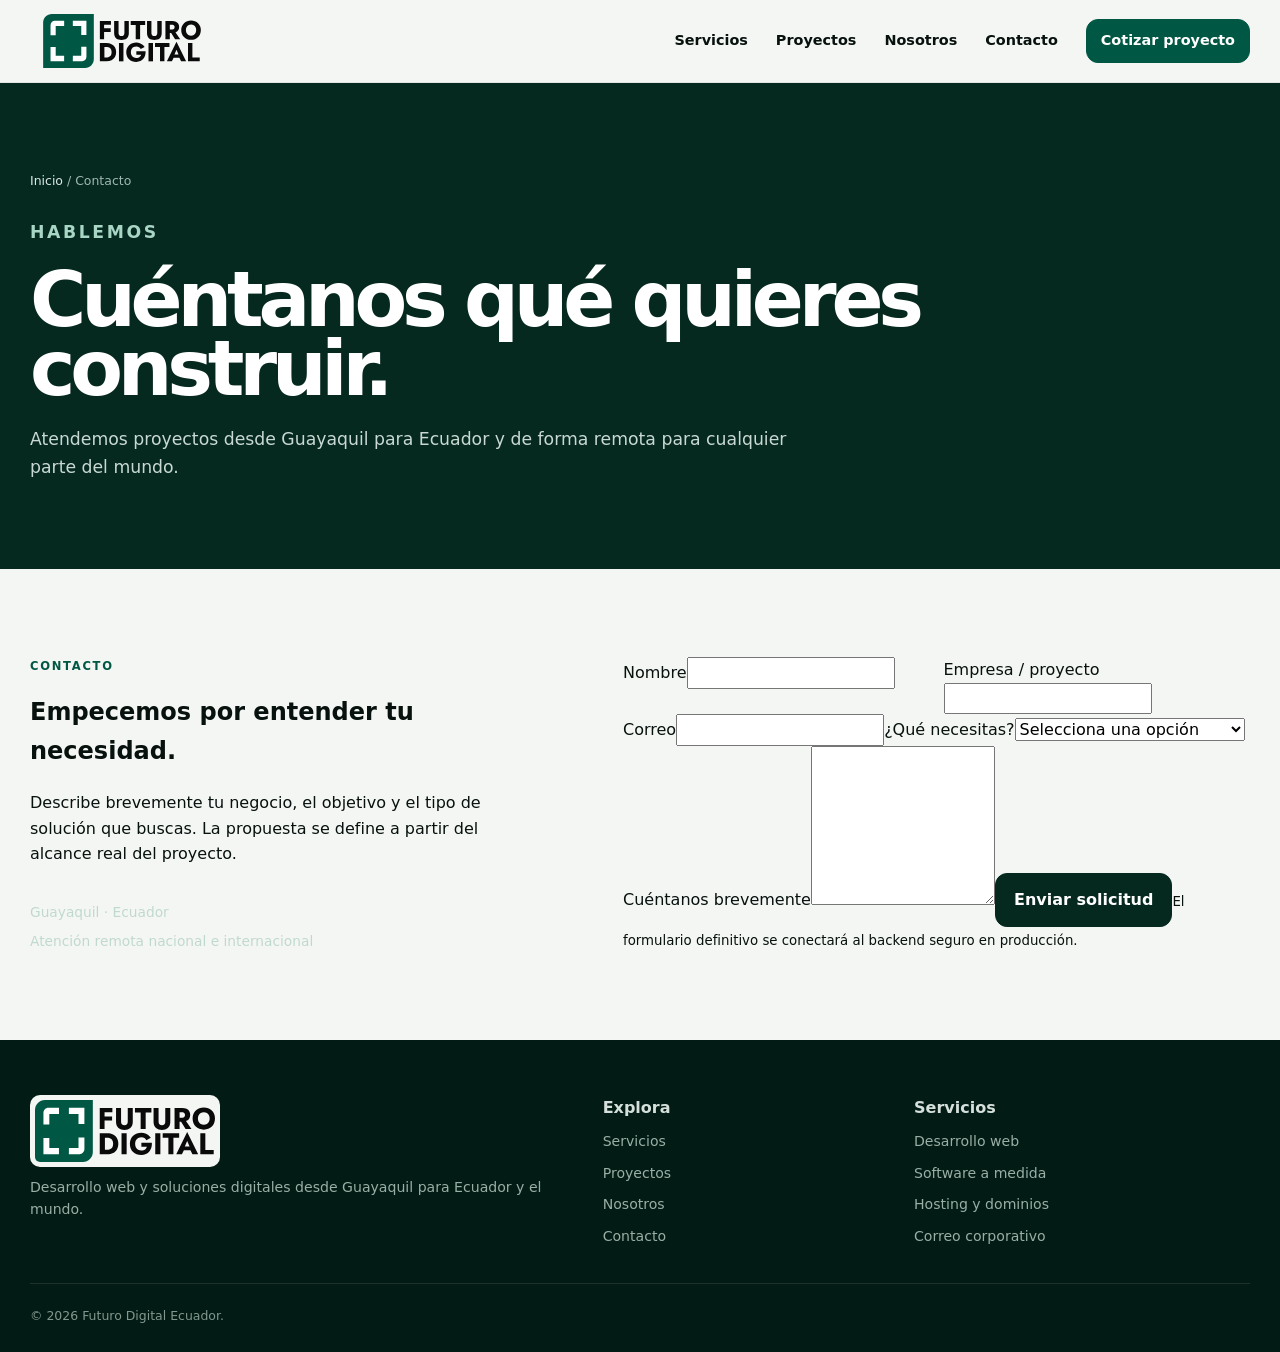
==== contacto.html @ 625874c2 "Convierte el sitio en multipágina y recupera portafolio histórico" ====
<!doctype html><html lang="es-EC"><head><meta charset="utf-8"><meta name="viewport" content="width=device-width,initial-scale=1"><title>Contacto | Futuro Digital Ecuador</title><meta name="description" content="Contacta a Futuro Digital Ecuador para desarrollo web, software, hosting y soluciones digitales desde Guayaquil para Ecuador y el mundo."><link rel="canonical" href="https://futurodigitalec.com/contacto.html"><meta name="robots" content="index,follow,max-image-preview:large"><link rel="stylesheet" href="assets/css/styles.css"><link rel="stylesheet" href="assets/css/pages.css"></head><body><header class="site-header"><div class="container nav"><a class="brand" href="index.html"><img alt="Futuro Digital Ecuador" src="assets/img/logo.svg"></a><button class="menu" type="button" aria-expanded="false">Menú</button><nav class="links"><a href="servicios.html">Servicios</a><a href="proyectos.html">Proyectos</a><a href="nosotros.html">Nosotros</a><a href="contacto.html">Contacto</a><a class="btn small" href="contacto.html">Cotizar proyecto</a></nav></div></header><main><section class="page-hero"><div class="container"><div class="breadcrumbs"><a href="index.html">Inicio</a> / Contacto</div><p class="eyebrow">HABLEMOS</p><h1>Cuéntanos qué quieres construir.</h1><p>Atendemos proyectos desde Guayaquil para Ecuador y de forma remota para cualquier parte del mundo.</p></div></section><section class="content-section"><div class="container contact-grid"><div><p class="eyebrow">CONTACTO</p><h2>Empecemos por entender tu necesidad.</h2><p>Describe brevemente tu negocio, el objetivo y el tipo de solución que buscas. La propuesta se define a partir del alcance real del proyecto.</p><div class="contact-meta"><span>Guayaquil · Ecuador</span><span>Atención remota nacional e internacional</span></div></div><form id="demo-form" novalidate><div class="field-row"><label>Nombre<input name="name" autocomplete="name" required></label><label>Empresa / proyecto<input name="company"></label></div><label>Correo<input type="email" name="email" autocomplete="email" required></label><label>¿Qué necesitas?<select name="service" required><option value="">Selecciona una opción</option><option>Desarrollo web</option><option>Software a medida</option><option>Hosting / dominio / correo</option><option>Soporte</option><option>Otro</option></select></label><label>Cuéntanos brevemente<textarea name="message" rows="6" required></textarea></label><button class="btn dark" type="submit">Enviar solicitud</button><small id="form-note">El formulario definitivo se conectará al backend seguro en producción.</small></form></div></section></main><footer><div class="container footer-grid"><div class="footer-brand"><img alt="Futuro Digital Ecuador" src="assets/img/logo.svg"><p>Desarrollo web y soluciones digitales desde Guayaquil para Ecuador y el mundo.</p></div><div><strong>Explora</strong><a href="servicios.html">Servicios</a><a href="proyectos.html">Proyectos</a><a href="nosotros.html">Nosotros</a><a href="contacto.html">Contacto</a></div><div><strong>Servicios</strong><a href="desarrollo-web.html">Desarrollo web</a><a href="software-a-medida.html">Software a medida</a><a href="hosting-dominios.html">Hosting y dominios</a><a href="correo-corporativo.html">Correo corporativo</a></div></div><div class="container footer-bottom">© <span id="year"></span> Futuro Digital Ecuador.</div></footer><script src="assets/js/main.js"></script></body></html>
---- assets/css/styles.css ----
:root{--green:#005743;--deep:#05281f;--black:#07110e;--off:#f4f6f3;--tint:#e5eee9;--line:#d4ded9;--white:#fff;--muted:#5e7069;--max:1220px}*{box-sizing:border-box}html{scroll-behavior:smooth}body{margin:0;font-family:Inter,system-ui,-apple-system,BlinkMacSystemFont,"Segoe UI",sans-serif;background:var(--off);color:var(--black);line-height:1.6}img{max-width:100%;display:block}a{text-decoration:none;color:inherit}button,input,textarea,select{font:inherit}.container{width:min(var(--max),calc(100% - 44px));margin:auto}.site-header{position:sticky;top:0;z-index:50;background:rgba(244,246,243,.88);backdrop-filter:blur(18px);border-bottom:1px solid rgba(5,40,31,.08)}.nav{height:82px;display:flex;align-items:center;justify-content:space-between;gap:28px}.brand img{width:184px;height:54px;object-fit:contain}.links{display:flex;gap:28px;align-items:center;font-size:.9rem;font-weight:700}.links>a:not(.btn):hover{color:var(--green)}.menu{display:none;background:transparent;border:1px solid var(--line);border-radius:10px;padding:8px 11px;font-weight:800}.btn{display:inline-flex;align-items:center;justify-content:center;border-radius:12px;padding:13px 18px;background:var(--green);color:#fff;border:1px solid var(--green);font-weight:800;transition:.2s ease}.btn:hover{transform:translateY(-1px);box-shadow:0 10px 26px rgba(0,87,67,.13)}.btn.small{padding:9px 14px}.btn.secondary{background:transparent;color:var(--deep);border-color:var(--line)}.btn.dark{background:var(--deep);border-color:var(--deep)}.hero{min-height:86vh;display:grid;align-items:center;padding:76px 0 92px;overflow:hidden}.hero-grid{display:grid;grid-template-columns:1.08fr .92fr;gap:84px;align-items:center}.eyebrow{margin:0 0 18px;color:var(--green);font-size:.72rem;font-weight:900;letter-spacing:.15em}.eyebrow.light{color:#bfe3d6}h1,h2,h3,p{margin-top:0}h1{font-size:clamp(3.7rem,7vw,7rem);line-height:.91;letter-spacing:-.068em;margin-bottom:28px;max-width:820px}h1 span{color:var(--green)}.lead{max-width:710px;font-size:1.12rem;color:#4f645c}.actions{display:flex;gap:12px;flex-wrap:wrap;margin:30px 0 38px}.hero-proof{display:flex;gap:34px;flex-wrap:wrap}.hero-proof div{display:grid}.hero-proof strong{font-size:1.1rem;color:var(--green)}.hero-proof span{font-size:.76rem;color:var(--muted)}.hero-media{position:relative;min-height:610px}.hero-media>img{position:absolute;inset:40px 30px 30px 30px;width:calc(100% - 60px);height:calc(100% - 70px);object-fit:cover;border-radius:28px;filter:saturate(.78) contrast(1.02)}.hero-media:after{content:"";position:absolute;inset:40px 30px 30px 30px;border-radius:28px;background:linear-gradient(180deg,rgba(5,40,31,.02),rgba(5,40,31,.58))}.media-frame{position:absolute;border:3px solid var(--green);border-radius:26px;z-index:1}.frame-one{width:240px;height:240px;left:0;top:0}.frame-two{width:230px;height:230px;right:0;bottom:0}.hero-card{position:absolute;z-index:3;left:58px;right:58px;bottom:62px;color:#fff}.hero-card span{font-size:.69rem;font-weight:900;letter-spacing:.16em}.hero-card strong{display:block;font-size:2.45rem;line-height:1.02;letter-spacing:-.045em;margin:12px 0 8px}.hero-card p{margin:0;color:#d5e1dc}.manifesto{padding:50px 0;background:var(--green);color:#fff}.manifesto-grid{display:grid;grid-template-columns:.36fr 1.64fr;gap:58px;align-items:start}.manifesto .eyebrow{color:#cce8de}.manifesto h2{font-size:clamp(2rem,4.3vw,4rem);line-height:1.02;letter-spacing:-.052em;margin:0}.section{padding:108px 0}.section-head{display:grid;grid-template-columns:1.2fr .8fr;gap:70px;align-items:end;margin-bottom:54px}.section-head h2,.about h2,.contact h2,.image-story h2{font-size:clamp(2.5rem,4.8vw,4.8rem);line-height:.98;letter-spacing:-.055em;margin:0}.section-head>p{color:var(--muted);font-size:1.02rem}.service-grid{display:grid;grid-template-columns:repeat(12,1fr);gap:16px}.service-card{grid-column:span 4;min-height:290px;background:#fff;border:1px solid var(--line);border-radius:20px;padding:28px;display:flex;flex-direction:column;justify-content:space-between}.service-card.featured{grid-column:span 8;background:var(--deep);color:#fff;display:grid;grid-template-columns:.18fr .82fr;gap:20px}.service-card>span{color:var(--green);font-weight:900}.service-card.featured>span{color:#94c9b6}.service-card h3{font-size:1.55rem;letter-spacing:-.03em;margin:34px 0 12px}.service-card.featured h3{font-size:2.2rem;margin-top:0}.service-card p{color:var(--muted);margin:0}.service-card.featured p{color:#bdd0c9;max-width:620px}.service-card ul{padding:0;margin:30px 0 0;list-style:none;display:flex;gap:9px;flex-wrap:wrap}.service-card li{font-size:.76rem;border:1px solid rgba(255,255,255,.18);padding:7px 10px;border-radius:999px}.image-story{padding:0 0 108px}.image-story-grid{display:grid;grid-template-columns:1.08fr .92fr;background:#fff;border:1px solid var(--line);border-radius:26px;overflow:hidden;min-height:580px}.image-story-photo img{width:100%;height:100%;object-fit:cover;filter:saturate(.72)}.image-story-copy{padding:70px;display:flex;flex-direction:column;justify-content:center}.image-story-copy p:not(.eyebrow){color:var(--muted);font-size:1.05rem;margin:24px 0}.image-story-copy a{font-weight:900;color:var(--green)}.projects-section{background:#eef2ef;overflow:hidden}.project-head{align-items:center}.carousel-controls{justify-self:end;display:flex;gap:8px}.carousel-btn{width:48px;height:48px;border:1px solid var(--line);border-radius:50%;background:#fff;cursor:pointer;font-size:1.25rem;transition:.2s}.carousel-btn:hover{background:var(--green);color:#fff;border-color:var(--green)}.project-carousel{display:flex;gap:18px;overflow-x:auto;scroll-snap-type:x mandatory;scrollbar-width:none;padding:0 max(22px,calc((100vw - var(--max))/2)) 12px}.project-carousel::-webkit-scrollbar{display:none}.project-slide{scroll-snap-align:start;flex:0 0 min(720px,76vw);background:#fff;border:1px solid var(--line);border-radius:24px;overflow:hidden}.project-art{height:390px;padding:34px;position:relative}.browser-shell{height:100%;border-radius:16px;background:#ebe8df;box-shadow:0 28px 80px rgba(0,0,0,.18);overflow:hidden}.browser-bar{height:40px;background:#30312e;display:flex;align-items:center;gap:6px;padding:0 14px}.browser-bar i{width:8px;height:8px;border-radius:50%;background:#eee}.arzana-word{font-size:4rem;font-weight:900;letter-spacing:-.06em;padding:70px 45px 12px;color:#252721}.arzana-lines{margin:0 45px;width:55%;height:60px;background:repeating-linear-gradient(to bottom,#9ea197 0 4px,transparent 4px 16px)}.project-arzana .project-art{background:#20211d}.project-copy{padding:26px 28px 32px}.project-copy span{font-size:.69rem;color:var(--green);font-weight:900;letter-spacing:.13em}.project-copy h3{font-size:2rem;letter-spacing:-.04em;margin:10px 0}.project-copy p{color:var(--muted);margin:0;max-width:600px}.archive-art{display:flex;flex-direction:column;justify-content:flex-end;overflow:hidden}.archive-art b,.archive-art em{position:relative;z-index:2;font-size:4.6rem;line-height:.83;letter-spacing:-.07em}.archive-art em{font-style:normal}.archive-grid{position:absolute;inset:28px;background-image:linear-gradient(rgba(255,255,255,.12) 1px,transparent 1px),linear-gradient(90deg,rgba(255,255,255,.12) 1px,transparent 1px);background-size:44px 44px}.project-green .project-art{background:var(--green);color:#fff}.project-dark .project-art{background:var(--deep);color:#fff}.project-light .project-art{background:#f2ede5;color:#1b2a24}.project-light .archive-grid,.project-mint .archive-grid{background-image:linear-gradient(rgba(0,87,67,.10) 1px,transparent 1px),linear-gradient(90deg,rgba(0,87,67,.10) 1px,transparent 1px)}.project-mint .project-art{background:#cfe2da;color:var(--deep)}.project-note{margin:24px 0 0;color:var(--muted);font-size:.84rem}.process-section{background:#fff}.process{list-style:none;padding:0;margin:0;display:grid;grid-template-columns:repeat(5,1fr);border:1px solid var(--line);border-radius:22px;overflow:hidden}.process li{padding:28px 23px;border-right:1px solid var(--line);min-height:230px}.process li:last-child{border-right:0}.process span{display:block;color:var(--green);font-weight:900;margin-bottom:58px}.process strong{font-size:1.15rem}.process p{font-size:.86rem;color:var(--muted);margin:8px 0 0}.about{background:var(--off)}.about-grid{display:grid;grid-template-columns:.8fr 1.2fr;gap:90px}.about-sticky{position:sticky;top:130px;align-self:start}.about-copy .large{font-size:1.55rem;line-height:1.35;color:var(--deep)}.about-copy>p:not(.large){color:var(--muted);font-size:1.03rem}.principles{display:grid;grid-template-columns:repeat(3,1fr);gap:12px;margin-top:42px}.principles div{background:#fff;border:1px solid var(--line);border-radius:16px;padding:20px}.principles strong{display:block;color:var(--green);margin-bottom:7px}.principles span{font-size:.83rem;color:var(--muted)}.contact{padding:108px 0;background:var(--green);color:#fff}.contact-grid{display:grid;grid-template-columns:.9fr 1.1fr;gap:80px;align-items:start}.contact>div>div>p:not(.eyebrow){color:#d0e3dc}.contact-meta{display:grid;gap:7px;margin-top:34px;color:#c0d9d0;font-size:.86rem}.contact form{background:#fff;color:var(--black);padding:30px;border-radius:22px;display:grid;gap:16px;box-shadow:0 30px 80px rgba(3,27,21,.14)}.field-row{display:grid;grid-template-columns:1fr 1fr;gap:14px}.contact label{font-size:.79rem;font-weight:800;display:grid;gap:7px}.contact input,.contact textarea,.contact select{border:1px solid var(--line);border-radius:10px;padding:12px;background:#fbfcfb;outline:none}.contact input:focus,.contact textarea:focus,.contact select:focus{border-color:var(--green);box-shadow:0 0 0 3px rgba(0,87,67,.08)}.contact small{color:#7c8e87}footer{background:#031b15;color:#d5e0dc;padding:55px 0 26px}.footer-grid{display:grid;grid-template-columns:1.4fr .7fr .9fr;gap:50px}.footer-brand img{width:190px;background:#f4f6f3;border-radius:10px;padding:5px}.footer-grid>div{display:flex;flex-direction:column;gap:9px}.footer-grid a,.footer-grid span,.footer-grid p{color:#99afa6;font-size:.88rem}.footer-bottom{margin-top:36px;padding-top:22px;border-top:1px solid rgba(255,255,255,.1);font-size:.78rem;color:#82988f}@media(max-width:980px){.hero-grid,.manifesto-grid,.section-head,.image-story-grid,.about-grid,.contact-grid{grid-template-columns:1fr}.hero-grid{gap:42px}.hero-media{min-height:520px}.manifesto-grid{gap:12px}.service-card,.service-card.featured{grid-column:span 6}.service-card.featured{display:flex}.process{grid-template-columns:repeat(2,1fr)}.process li{border-bottom:1px solid var(--line)}.process li:nth-child(2n){border-right:0}.about-sticky{position:static}.carousel-controls{justify-self:start}.links{display:none;position:absolute;top:82px;left:22px;right:22px;background:#fff;border:1px solid var(--line);border-radius:16px;padding:20px;flex-direction:column;align-items:stretch;box-shadow:0 20px 50px rgba(0,0,0,.08)}.links.open{display:flex}.menu{display:block}}@media(max-width:650px){.container{width:min(var(--max),calc(100% - 24px))}.nav{height:72px}.brand img{width:152px}.hero{padding:48px 0 68px}h1{font-size:3.55rem}.hero-proof{gap:18px}.hero-media{min-height:430px}.hero-media>img,.hero-media:after{inset:24px 14px 14px 14px;width:calc(100% - 28px);height:calc(100% - 38px)}.hero-card{left:34px;right:34px;bottom:38px}.hero-card strong{font-size:1.85rem}.frame-one{width:150px;height:150px}.frame-two{width:140px;height:140px}.section{padding:78px 0}.service-card,.service-card.featured{grid-column:span 12}.image-story{padding-bottom:78px}.image-story-copy{padding:36px 26px}.image-story-photo{height:330px}.project-slide{flex-basis:88vw}.project-art{height:310px}.archive-art b,.archive-art em{font-size:3.3rem}.process{grid-template-columns:1fr}.process li{border-right:0}.principles{grid-template-columns:1fr}.field-row{grid-template-columns:1fr}.footer-grid{grid-template-columns:1fr}.section-head{gap:20px;margin-bottom:38px}}
---- assets/css/pages.css ----
.page-hero{padding:88px 0 70px;background:var(--deep);color:#fff}.page-hero .eyebrow{color:#a9d5c5}.page-hero h1{font-size:clamp(3.1rem,6vw,6rem);max-width:980px;margin-bottom:22px}.page-hero p{max-width:760px;color:#c8d9d3;font-size:1.08rem}.breadcrumbs{font-size:.78rem;color:#9fb8ae;margin-bottom:28px}.breadcrumbs a{color:#dbe9e4}.content-section{padding:88px 0}.content-grid{display:grid;grid-template-columns:.8fr 1.2fr;gap:72px}.content-grid h2,.case-section h2{font-size:clamp(2.3rem,4vw,4rem);line-height:1;letter-spacing:-.05em}.content-grid p,.case-section p{color:var(--muted)}.feature-list{display:grid;grid-template-columns:repeat(2,1fr);gap:14px;margin-top:30px}.feature-list article{background:#fff;border:1px solid var(--line);border-radius:16px;padding:22px}.feature-list h3{margin:0 0 8px}.cta-band{padding:54px 0;background:var(--green);color:#fff}.cta-band .container{display:flex;align-items:center;justify-content:space-between;gap:30px}.cta-band h2{margin:0;font-size:clamp(2rem,4vw,3.6rem)}.case-hero{padding:72px 0 50px}.case-grid{display:grid;grid-template-columns:1fr 1fr;gap:54px;align-items:center}.case-media img{width:100%;border-radius:20px;border:1px solid var(--line)}.case-tags{display:flex;gap:8px;flex-wrap:wrap}.case-tags span{border:1px solid var(--line);border-radius:999px;padding:7px 10px;font-size:.76rem}.gallery{display:grid;grid-template-columns:repeat(2,1fr);gap:18px}.gallery img{width:100%;border-radius:16px;border:1px solid var(--line);background:#fff}.portfolio-grid{display:grid;grid-template-columns:repeat(3,1fr);gap:18px}.portfolio-grid article{background:#fff;border:1px solid var(--line);border-radius:18px;overflow:hidden}.portfolio-grid img{width:100%;aspect-ratio:16/10;object-fit:cover}.portfolio-grid div{padding:20px}.portfolio-grid h3{margin:6px 0}.portfolio-grid span{font-size:.7rem;color:var(--green);font-weight:900;letter-spacing:.1em}.service-links{display:grid;grid-template-columns:repeat(2,1fr);gap:16px}.service-links a{background:#fff;border:1px solid var(--line);border-radius:18px;padding:25px}.service-links strong{display:block;font-size:1.35rem;margin-bottom:8px}.note-box{border-left:4px solid var(--green);background:var(--tint);padding:18px 20px;border-radius:0 12px 12px 0;color:var(--deep)}@media(max-width:850px){.content-grid,.case-grid{grid-template-columns:1fr}.portfolio-grid{grid-template-columns:1fr 1fr}.cta-band .container{align-items:flex-start;flex-direction:column}}@media(max-width:600px){.feature-list,.gallery,.portfolio-grid,.service-links{grid-template-columns:1fr}}
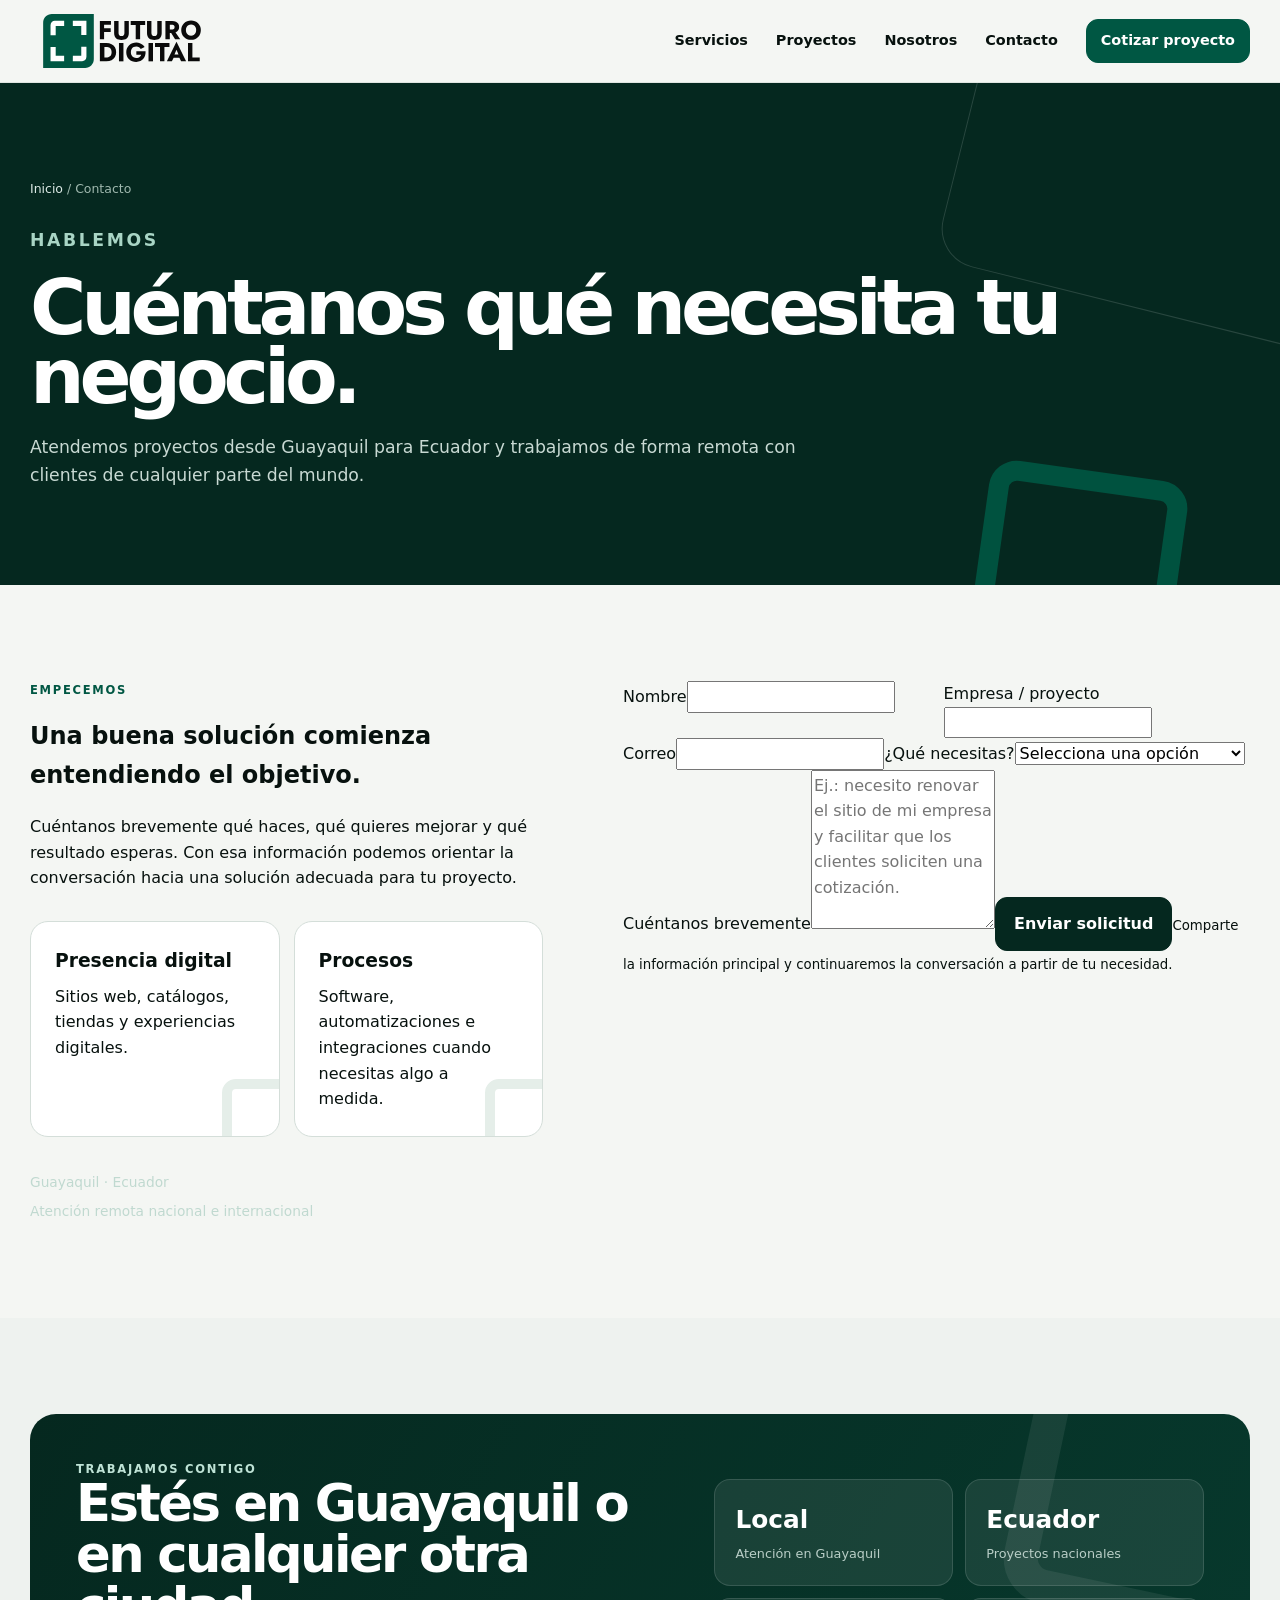
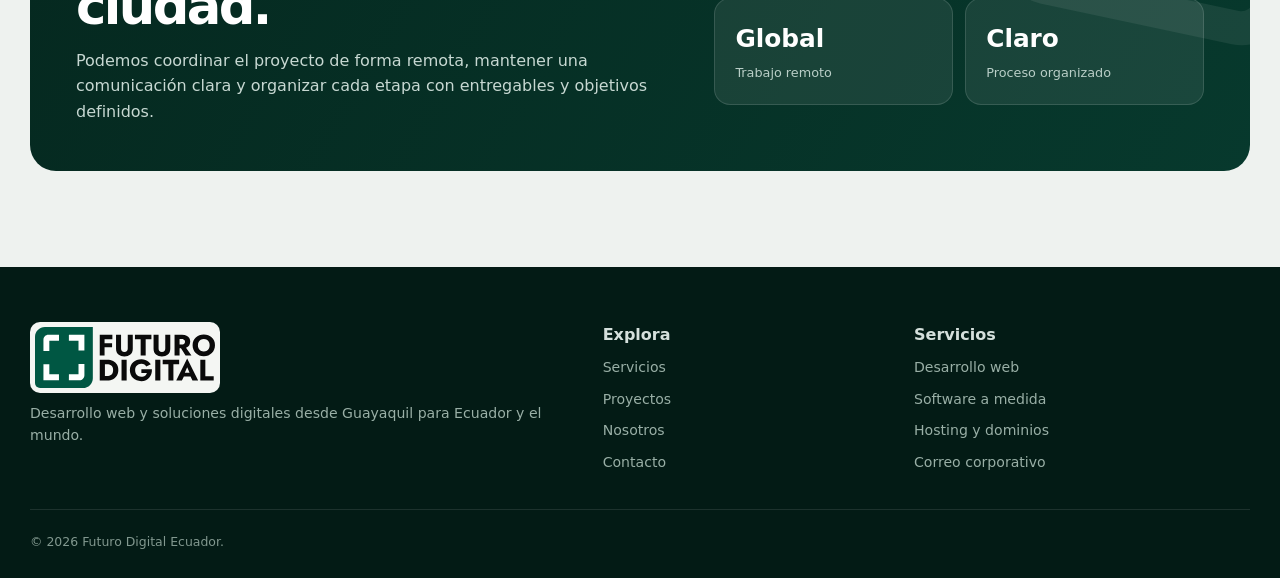
==== commit a9395d83: "Limpia contacto y orienta mensajes al cliente" ====
--- a/contacto.html
+++ b/contacto.html
@@ -1 +1 @@
-<!doctype html><html lang="es-EC"><head><meta charset="utf-8"><meta name="viewport" content="width=device-width,initial-scale=1"><title>Contacto | Futuro Digital Ecuador</title><meta name="description" content="Contacta a Futuro Digital Ecuador para desarrollo web, software, hosting y soluciones digitales desde Guayaquil para Ecuador y el mundo."><link rel="canonical" href="https://futurodigitalec.com/contacto.html"><meta name="robots" content="index,follow,max-image-preview:large"><link rel="stylesheet" href="assets/css/styles.css"><link rel="stylesheet" href="assets/css/pages.css"></head><body><header class="site-header"><div class="container nav"><a class="brand" href="index.html"><img alt="Futuro Digital Ecuador" src="assets/img/logo.svg"></a><button class="menu" type="button" aria-expanded="false">Menú</button><nav class="links"><a href="servicios.html">Servicios</a><a href="proyectos.html">Proyectos</a><a href="nosotros.html">Nosotros</a><a href="contacto.html">Contacto</a><a class="btn small" href="contacto.html">Cotizar proyecto</a></nav></div></header><main><section class="page-hero"><div class="container"><div class="breadcrumbs"><a href="index.html">Inicio</a> / Contacto</div><p class="eyebrow">HABLEMOS</p><h1>Cuéntanos qué quieres construir.</h1><p>Atendemos proyectos desde Guayaquil para Ecuador y de forma remota para cualquier parte del mundo.</p></div></section><section class="content-section"><div class="container contact-grid"><div><p class="eyebrow">CONTACTO</p><h2>Empecemos por entender tu necesidad.</h2><p>Describe brevemente tu negocio, el objetivo y el tipo de solución que buscas. La propuesta se define a partir del alcance real del proyecto.</p><div class="contact-meta"><span>Guayaquil · Ecuador</span><span>Atención remota nacional e internacional</span></div></div><form id="demo-form" novalidate><div class="field-row"><label>Nombre<input name="name" autocomplete="name" required></label><label>Empresa / proyecto<input name="company"></label></div><label>Correo<input type="email" name="email" autocomplete="email" required></label><label>¿Qué necesitas?<select name="service" required><option value="">Selecciona una opción</option><option>Desarrollo web</option><option>Software a medida</option><option>Hosting / dominio / correo</option><option>Soporte</option><option>Otro</option></select></label><label>Cuéntanos brevemente<textarea name="message" rows="6" required></textarea></label><button class="btn dark" type="submit">Enviar solicitud</button><small id="form-note">El formulario definitivo se conectará al backend seguro en producción.</small></form></div></section></main><footer><div class="container footer-grid"><div class="footer-brand"><img alt="Futuro Digital Ecuador" src="assets/img/logo.svg"><p>Desarrollo web y soluciones digitales desde Guayaquil para Ecuador y el mundo.</p></div><div><strong>Explora</strong><a href="servicios.html">Servicios</a><a href="proyectos.html">Proyectos</a><a href="nosotros.html">Nosotros</a><a href="contacto.html">Contacto</a></div><div><strong>Servicios</strong><a href="desarrollo-web.html">Desarrollo web</a><a href="software-a-medida.html">Software a medida</a><a href="hosting-dominios.html">Hosting y dominios</a><a href="correo-corporativo.html">Correo corporativo</a></div></div><div class="container footer-bottom">© <span id="year"></span> Futuro Digital Ecuador.</div></footer><script src="assets/js/main.js"></script></body></html>+<!doctype html><html lang="es-EC"><head><meta charset="utf-8"><meta name="viewport" content="width=device-width,initial-scale=1"><title>Contacto | Futuro Digital Ecuador</title><meta name="description" content="Contacta a Futuro Digital Ecuador para desarrollo web, software, hosting y soluciones digitales desde Guayaquil para Ecuador y el mundo."><link rel="canonical" href="https://futurodigitalec.com/contacto.html"><link rel="icon" type="image/svg+xml" href="assets/img/isotipo.svg"><meta name="robots" content="index,follow,max-image-preview:large"><link rel="stylesheet" href="assets/css/styles.css"><link rel="stylesheet" href="assets/css/pages.css"></head><body><header class="site-header"><div class="container nav"><a class="brand" href="index.html"><img alt="Futuro Digital Ecuador" src="assets/img/logo.svg"></a><button class="menu" type="button" aria-expanded="false">Menú</button><nav class="links"><a href="servicios.html">Servicios</a><a href="proyectos.html">Proyectos</a><a href="nosotros.html">Nosotros</a><a href="contacto.html">Contacto</a><a class="btn small" href="contacto.html">Cotizar proyecto</a></nav></div></header><main><section class="page-hero"><div class="container"><div class="breadcrumbs"><a href="index.html">Inicio</a> / Contacto</div><p class="eyebrow">HABLEMOS</p><h1>Cuéntanos qué necesita tu negocio.</h1><p>Atendemos proyectos desde Guayaquil para Ecuador y trabajamos de forma remota con clientes de cualquier parte del mundo.</p></div></section><section class="content-section"><div class="container contact-grid"><div><p class="eyebrow">EMPECEMOS</p><h2>Una buena solución comienza entendiendo el objetivo.</h2><p>Cuéntanos brevemente qué haces, qué quieres mejorar y qué resultado esperas. Con esa información podemos orientar la conversación hacia una solución adecuada para tu proyecto.</p><div class="feature-list"><article><h3>Presencia digital</h3><p>Sitios web, catálogos, tiendas y experiencias digitales.</p></article><article><h3>Procesos</h3><p>Software, automatizaciones e integraciones cuando necesitas algo a medida.</p></article></div><div class="contact-meta"><span>Guayaquil · Ecuador</span><span>Atención remota nacional e internacional</span></div></div><form id="demo-form" novalidate><div class="field-row"><label>Nombre<input name="name" autocomplete="name" required></label><label>Empresa / proyecto<input name="company"></label></div><label>Correo<input type="email" name="email" autocomplete="email" required></label><label>¿Qué necesitas?<select name="service" required><option value="">Selecciona una opción</option><option>Desarrollo web</option><option>Software a medida</option><option>Hosting / dominio / correo</option><option>Soporte</option><option>Otro</option></select></label><label>Cuéntanos brevemente<textarea name="message" rows="6" required placeholder="Ej.: necesito renovar el sitio de mi empresa y facilitar que los clientes soliciten una cotización."></textarea></label><button class="btn dark" type="submit">Enviar solicitud</button><small id="form-note">Comparte la información principal y continuaremos la conversación a partir de tu necesidad.</small></form></div></section><section class="content-section soft"><div class="container"><div class="visual-band"><div><p class="eyebrow light">TRABAJAMOS CONTIGO</p><h2>Estés en Guayaquil o en cualquier otra ciudad.</h2><p>Podemos coordinar el proyecto de forma remota, mantener una comunicación clara y organizar cada etapa con entregables y objetivos definidos.</p></div><div class="visual-stats"><div><strong>Local</strong><span>Atención en Guayaquil</span></div><div><strong>Ecuador</strong><span>Proyectos nacionales</span></div><div><strong>Global</strong><span>Trabajo remoto</span></div><div><strong>Claro</strong><span>Proceso organizado</span></div></div></div></div></section></main><footer><div class="container footer-grid"><div class="footer-brand"><img alt="Futuro Digital Ecuador" src="assets/img/logo.svg"><p>Desarrollo web y soluciones digitales desde Guayaquil para Ecuador y el mundo.</p></div><div><strong>Explora</strong><a href="servicios.html">Servicios</a><a href="proyectos.html">Proyectos</a><a href="nosotros.html">Nosotros</a><a href="contacto.html">Contacto</a></div><div><strong>Servicios</strong><a href="desarrollo-web.html">Desarrollo web</a><a href="software-a-medida.html">Software a medida</a><a href="hosting-dominios.html">Hosting y dominios</a><a href="correo-corporativo.html">Correo corporativo</a></div></div><div class="container footer-bottom">© <span id="year"></span> Futuro Digital Ecuador.</div></footer><script src="assets/js/main.js"></script></body></html>
--- a/assets/css/pages.css
+++ b/assets/css/pages.css
@@ -1 +1 @@
-.page-hero{padding:88px 0 70px;background:var(--deep);color:#fff}.page-hero .eyebrow{color:#a9d5c5}.page-hero h1{font-size:clamp(3.1rem,6vw,6rem);max-width:980px;margin-bottom:22px}.page-hero p{max-width:760px;color:#c8d9d3;font-size:1.08rem}.breadcrumbs{font-size:.78rem;color:#9fb8ae;margin-bottom:28px}.breadcrumbs a{color:#dbe9e4}.content-section{padding:88px 0}.content-grid{display:grid;grid-template-columns:.8fr 1.2fr;gap:72px}.content-grid h2,.case-section h2{font-size:clamp(2.3rem,4vw,4rem);line-height:1;letter-spacing:-.05em}.content-grid p,.case-section p{color:var(--muted)}.feature-list{display:grid;grid-template-columns:repeat(2,1fr);gap:14px;margin-top:30px}.feature-list article{background:#fff;border:1px solid var(--line);border-radius:16px;padding:22px}.feature-list h3{margin:0 0 8px}.cta-band{padding:54px 0;background:var(--green);color:#fff}.cta-band .container{display:flex;align-items:center;justify-content:space-between;gap:30px}.cta-band h2{margin:0;font-size:clamp(2rem,4vw,3.6rem)}.case-hero{padding:72px 0 50px}.case-grid{display:grid;grid-template-columns:1fr 1fr;gap:54px;align-items:center}.case-media img{width:100%;border-radius:20px;border:1px solid var(--line)}.case-tags{display:flex;gap:8px;flex-wrap:wrap}.case-tags span{border:1px solid var(--line);border-radius:999px;padding:7px 10px;font-size:.76rem}.gallery{display:grid;grid-template-columns:repeat(2,1fr);gap:18px}.gallery img{width:100%;border-radius:16px;border:1px solid var(--line);background:#fff}.portfolio-grid{display:grid;grid-template-columns:repeat(3,1fr);gap:18px}.portfolio-grid article{background:#fff;border:1px solid var(--line);border-radius:18px;overflow:hidden}.portfolio-grid img{width:100%;aspect-ratio:16/10;object-fit:cover}.portfolio-grid div{padding:20px}.portfolio-grid h3{margin:6px 0}.portfolio-grid span{font-size:.7rem;color:var(--green);font-weight:900;letter-spacing:.1em}.service-links{display:grid;grid-template-columns:repeat(2,1fr);gap:16px}.service-links a{background:#fff;border:1px solid var(--line);border-radius:18px;padding:25px}.service-links strong{display:block;font-size:1.35rem;margin-bottom:8px}.note-box{border-left:4px solid var(--green);background:var(--tint);padding:18px 20px;border-radius:0 12px 12px 0;color:var(--deep)}@media(max-width:850px){.content-grid,.case-grid{grid-template-columns:1fr}.portfolio-grid{grid-template-columns:1fr 1fr}.cta-band .container{align-items:flex-start;flex-direction:column}}@media(max-width:600px){.feature-list,.gallery,.portfolio-grid,.service-links{grid-template-columns:1fr}}+.page-hero{position:relative;padding:96px 0 78px;background:var(--deep);color:#fff;overflow:hidden}.page-hero:before{content:"";position:absolute;width:420px;height:420px;right:-120px;top:-190px;border:1px solid rgba(255,255,255,.14);border-radius:40px;transform:rotate(14deg)}.page-hero:after{content:"";position:absolute;width:160px;height:160px;right:8%;bottom:-85px;border:20px solid rgba(0,87,67,.9);border-radius:28px;transform:rotate(8deg)}.page-hero .container{position:relative;z-index:1}.page-hero .eyebrow{color:#a9d5c5}.page-hero h1{font-size:clamp(3.1rem,6vw,6rem);max-width:1040px;margin-bottom:22px}.page-hero p{max-width:780px;color:#c8d9d3;font-size:1.08rem}.breadcrumbs{font-size:.78rem;color:#9fb8ae;margin-bottom:28px}.breadcrumbs a{color:#dbe9e4}.content-section{padding:96px 0;position:relative}.content-section.soft{background:#eef2ef}.content-grid{display:grid;grid-template-columns:.8fr 1.2fr;gap:72px;align-items:start}.content-grid h2,.case-section h2{font-size:clamp(2.3rem,4vw,4rem);line-height:1;letter-spacing:-.05em}.content-grid p,.case-section p{color:var(--muted)}.feature-list{display:grid;grid-template-columns:repeat(2,1fr);gap:14px;margin-top:30px}.feature-list article{position:relative;background:#fff;border:1px solid var(--line);border-radius:18px;padding:24px;overflow:hidden}.feature-list article:after{content:"";position:absolute;width:54px;height:54px;right:-17px;bottom:-17px;border:10px solid var(--tint);border-radius:14px}.feature-list h3{margin:0 0 8px}.feature-list p{margin-bottom:0}.cta-band{padding:58px 0;background:var(--green);color:#fff}.cta-band .container{display:flex;align-items:center;justify-content:space-between;gap:30px}.cta-band h2{margin:0;font-size:clamp(2rem,4vw,3.6rem)}.cta-band .btn.secondary{background:#fff;color:var(--deep);border-color:#fff}.cta-band .btn.secondary:hover{background:var(--deep);color:#fff;border-color:var(--deep)}.case-hero{padding:72px 0 50px}.case-grid{display:grid;grid-template-columns:1fr 1fr;gap:54px;align-items:center}.case-media{position:relative}.case-media:before{content:"";position:absolute;inset:-14px 18px 18px -14px;border:2px solid var(--green);border-radius:24px;z-index:-1}.case-media img{width:100%;border-radius:20px;border:1px solid var(--line);background:#fff}.case-tags{display:flex;gap:8px;flex-wrap:wrap}.case-tags span{border:1px solid var(--line);border-radius:999px;padding:7px 10px;font-size:.76rem}.gallery{display:grid;grid-template-columns:repeat(2,1fr);gap:18px}.gallery img{width:100%;border-radius:16px;border:1px solid var(--line);background:#fff}.portfolio-grid{display:grid;grid-template-columns:repeat(3,1fr);gap:18px}.portfolio-grid article{background:#fff;border:1px solid var(--line);border-radius:20px;overflow:hidden;transition:.22s ease;box-shadow:0 6px 20px rgba(5,40,31,.035)}.portfolio-grid article:hover{transform:translateY(-4px);box-shadow:0 20px 44px rgba(5,40,31,.09)}.portfolio-grid img{width:100%;aspect-ratio:16/10;object-fit:cover;background:#e8eeeb}.portfolio-grid div{padding:22px}.portfolio-grid h3{margin:6px 0}.portfolio-grid span{font-size:.7rem;color:var(--green);font-weight:900;letter-spacing:.1em}.portfolio-grid.unified article.featured-project-card{grid-column:span 1;border-color:#a9c8bd;box-shadow:0 15px 36px rgba(5,40,31,.08)}.portfolio-grid.unified article.featured-project-card img{aspect-ratio:16/9}.portfolio-grid.unified article.featured-project-card h3{font-size:1.55rem}.portfolio-grid.unified article.featured-project-card div{padding:25px}.project-context{display:flex;justify-content:space-between;gap:18px;align-items:end;margin:36px 0 22px;padding-top:28px;border-top:1px solid var(--line)}.project-context p{max-width:670px;color:var(--muted);margin:0}.service-links{display:grid;grid-template-columns:repeat(2,1fr);gap:16px}.service-links a{position:relative;background:#fff;border:1px solid var(--line);border-radius:18px;padding:27px;overflow:hidden;transition:.2s ease}.service-links a:after{content:"↗";position:absolute;right:22px;top:20px;color:var(--green);font-weight:900}.service-links a:hover{transform:translateY(-3px);border-color:#a6c4b9;box-shadow:0 16px 34px rgba(5,40,31,.07)}.service-links strong{display:block;font-size:1.35rem;margin-bottom:8px;padding-right:34px}.note-box{border-left:4px solid var(--green);background:var(--tint);padding:18px 20px;border-radius:0 12px 12px 0;color:var(--deep)}.brand-visual{min-height:410px;background:var(--deep);border-radius:28px;position:relative;overflow:hidden;display:grid;place-items:center}.brand-visual:before,.brand-visual:after{content:"";position:absolute;border:2px solid rgba(255,255,255,.15);border-radius:28px}.brand-visual:before{width:270px;height:270px;left:-80px;top:-80px}.brand-visual:after{width:220px;height:220px;right:-75px;bottom:-75px}.brand-visual img{width:190px;position:relative;z-index:2;filter:drop-shadow(0 24px 34px rgba(0,0,0,.2))}.purpose-grid{display:grid;grid-template-columns:repeat(2,1fr);gap:18px}.purpose-card{min-height:260px;border-radius:22px;padding:30px;border:1px solid var(--line);background:#fff}.purpose-card.dark{background:var(--deep);color:#fff;border-color:var(--deep)}.purpose-card.green{background:var(--green);color:#fff;border-color:var(--green)}.purpose-card .eyebrow{margin-bottom:42px}.purpose-card.dark .eyebrow,.purpose-card.green .eyebrow{color:#b9ddd0}.purpose-card h3{font-size:2rem;letter-spacing:-.04em;margin-bottom:14px}.purpose-card p{margin:0;color:var(--muted)}.purpose-card.dark p,.purpose-card.green p{color:#c8d9d3}.values-grid{display:grid;grid-template-columns:repeat(4,1fr);gap:14px;margin-top:30px}.value-card{background:#fff;border:1px solid var(--line);border-radius:18px;padding:24px;min-height:210px}.value-card span{display:inline-grid;place-items:center;width:38px;height:38px;border-radius:10px;background:var(--tint);color:var(--green);font-weight:900;margin-bottom:34px}.value-card h3{margin-bottom:8px}.value-card p{font-size:.9rem;color:var(--muted);margin:0}.journey{display:grid;grid-template-columns:repeat(3,1fr);gap:0;border:1px solid var(--line);border-radius:22px;overflow:hidden;background:#fff}.journey article{padding:28px;border-right:1px solid var(--line);min-height:220px}.journey article:last-child{border-right:0}.journey strong{display:block;color:var(--green);font-size:1.4rem;margin-bottom:46px}.journey p{color:var(--muted);margin:8px 0 0}.visual-band{background:linear-gradient(120deg,var(--deep),#07392d);color:#fff;border-radius:26px;padding:46px;display:grid;grid-template-columns:1.1fr .9fr;gap:40px;align-items:center;overflow:hidden;position:relative}.visual-band:after{content:"";position:absolute;width:220px;height:220px;right:-60px;top:-75px;border:34px solid rgba(255,255,255,.07);border-radius:46px;transform:rotate(12deg)}.visual-band h2{font-size:clamp(2rem,4vw,3.8rem);line-height:1;letter-spacing:-.05em;margin-bottom:16px}.visual-band p{color:#c7d8d2;margin:0}.visual-stats{display:grid;grid-template-columns:repeat(2,1fr);gap:12px;position:relative;z-index:1}.visual-stats div{background:rgba(255,255,255,.08);border:1px solid rgba(255,255,255,.13);border-radius:16px;padding:20px}.visual-stats strong{display:block;font-size:1.55rem}.visual-stats span{font-size:.8rem;color:#b9cec7}@media(max-width:900px){.content-grid,.case-grid,.visual-band{grid-template-columns:1fr}.portfolio-grid{grid-template-columns:1fr 1fr}.cta-band .container{align-items:flex-start;flex-direction:column}.values-grid{grid-template-columns:repeat(2,1fr)}.journey{grid-template-columns:1fr}.journey article{border-right:0;border-bottom:1px solid var(--line)}.journey article:last-child{border-bottom:0}}@media(max-width:600px){.feature-list,.gallery,.portfolio-grid,.service-links,.purpose-grid,.values-grid{grid-template-columns:1fr}.page-hero{padding:72px 0 62px}.page-hero:after{right:-35px}.visual-band{padding:30px}.project-context{align-items:flex-start;flex-direction:column}}
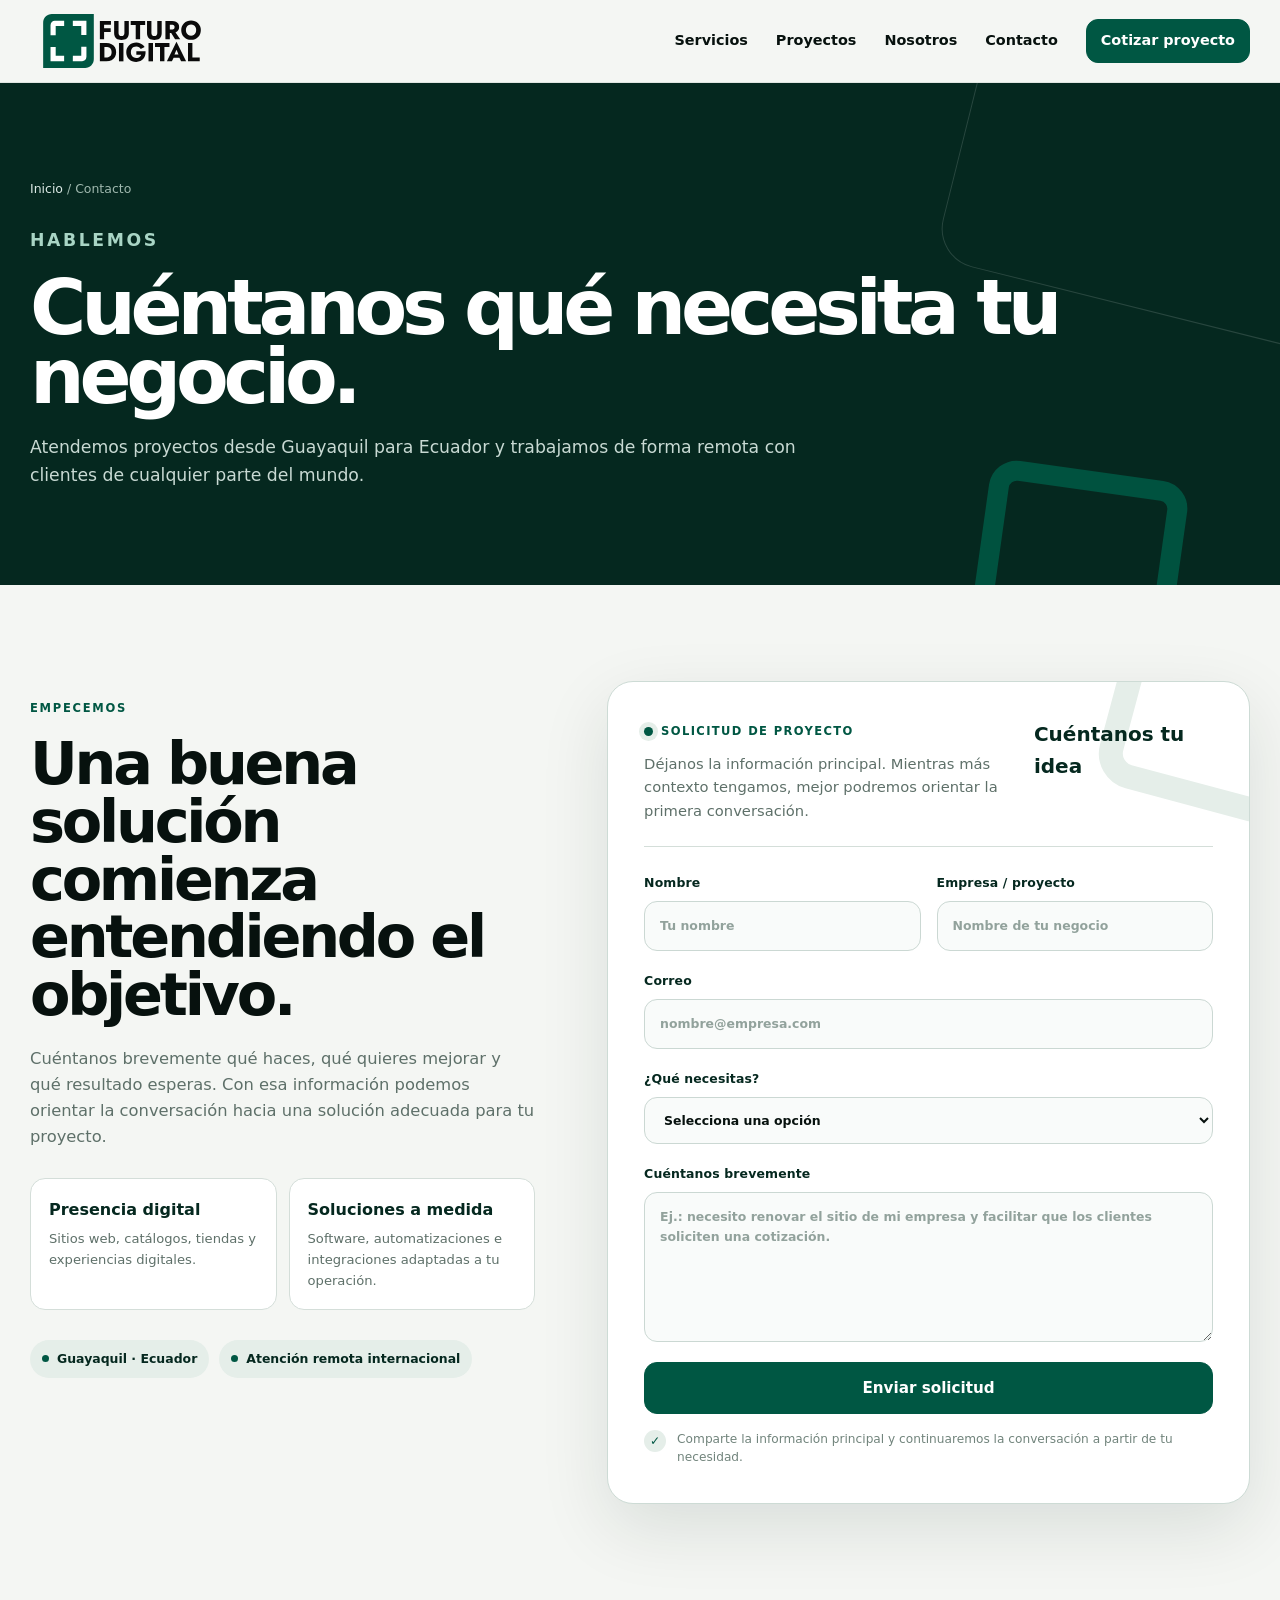
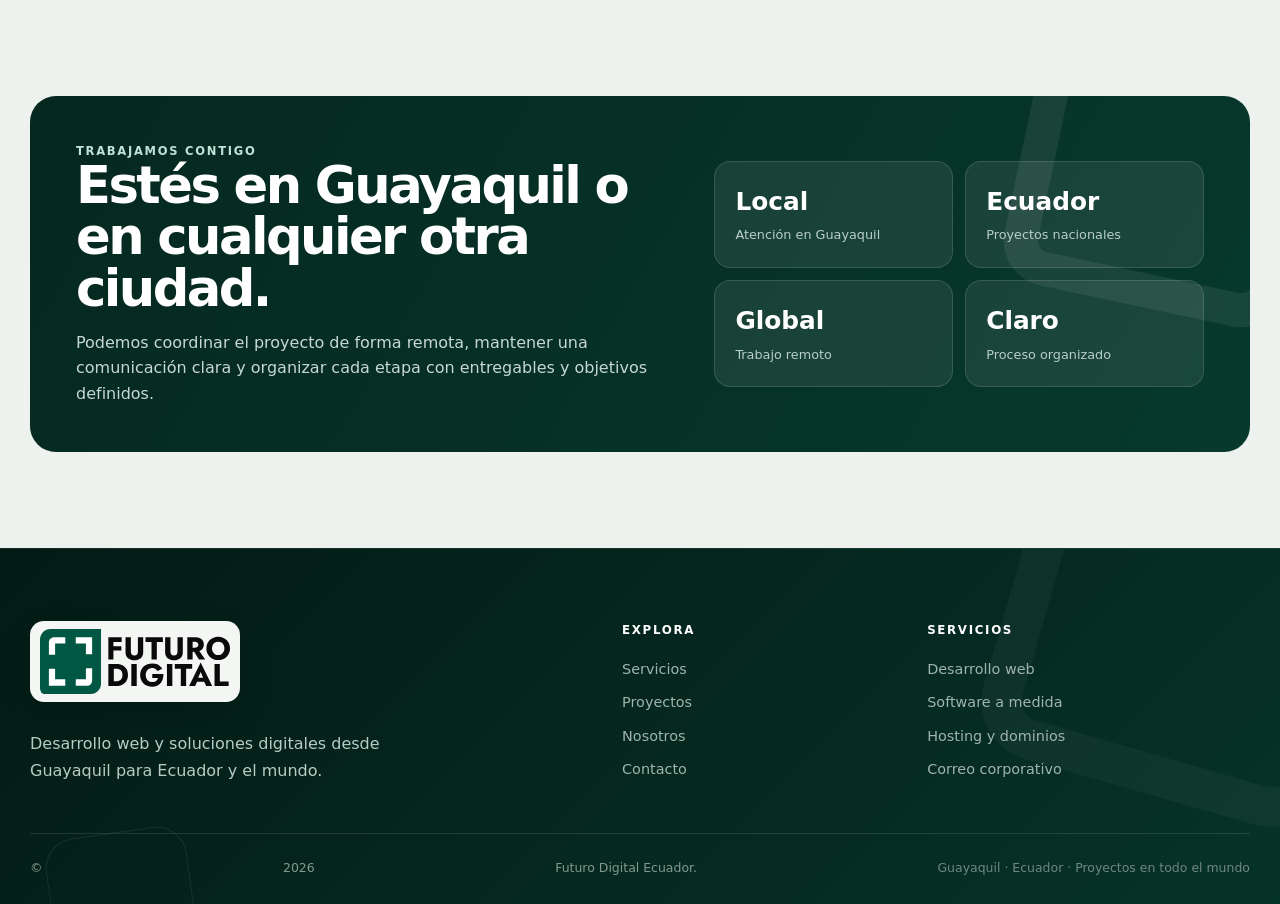
==== commit 6380272e: "Rediseña formulario y contenido de contacto" ====
--- a/contacto.html
+++ b/contacto.html
@@ -1 +1 @@
-<!doctype html><html lang="es-EC"><head><meta charset="utf-8"><meta name="viewport" content="width=device-width,initial-scale=1"><title>Contacto | Futuro Digital Ecuador</title><meta name="description" content="Contacta a Futuro Digital Ecuador para desarrollo web, software, hosting y soluciones digitales desde Guayaquil para Ecuador y el mundo."><link rel="canonical" href="https://futurodigitalec.com/contacto.html"><link rel="icon" type="image/svg+xml" href="assets/img/isotipo.svg"><meta name="robots" content="index,follow,max-image-preview:large"><link rel="stylesheet" href="assets/css/styles.css"><link rel="stylesheet" href="assets/css/pages.css"></head><body><header class="site-header"><div class="container nav"><a class="brand" href="index.html"><img alt="Futuro Digital Ecuador" src="assets/img/logo.svg"></a><button class="menu" type="button" aria-expanded="false">Menú</button><nav class="links"><a href="servicios.html">Servicios</a><a href="proyectos.html">Proyectos</a><a href="nosotros.html">Nosotros</a><a href="contacto.html">Contacto</a><a class="btn small" href="contacto.html">Cotizar proyecto</a></nav></div></header><main><section class="page-hero"><div class="container"><div class="breadcrumbs"><a href="index.html">Inicio</a> / Contacto</div><p class="eyebrow">HABLEMOS</p><h1>Cuéntanos qué necesita tu negocio.</h1><p>Atendemos proyectos desde Guayaquil para Ecuador y trabajamos de forma remota con clientes de cualquier parte del mundo.</p></div></section><section class="content-section"><div class="container contact-grid"><div><p class="eyebrow">EMPECEMOS</p><h2>Una buena solución comienza entendiendo el objetivo.</h2><p>Cuéntanos brevemente qué haces, qué quieres mejorar y qué resultado esperas. Con esa información podemos orientar la conversación hacia una solución adecuada para tu proyecto.</p><div class="feature-list"><article><h3>Presencia digital</h3><p>Sitios web, catálogos, tiendas y experiencias digitales.</p></article><article><h3>Procesos</h3><p>Software, automatizaciones e integraciones cuando necesitas algo a medida.</p></article></div><div class="contact-meta"><span>Guayaquil · Ecuador</span><span>Atención remota nacional e internacional</span></div></div><form id="demo-form" novalidate><div class="field-row"><label>Nombre<input name="name" autocomplete="name" required></label><label>Empresa / proyecto<input name="company"></label></div><label>Correo<input type="email" name="email" autocomplete="email" required></label><label>¿Qué necesitas?<select name="service" required><option value="">Selecciona una opción</option><option>Desarrollo web</option><option>Software a medida</option><option>Hosting / dominio / correo</option><option>Soporte</option><option>Otro</option></select></label><label>Cuéntanos brevemente<textarea name="message" rows="6" required placeholder="Ej.: necesito renovar el sitio de mi empresa y facilitar que los clientes soliciten una cotización."></textarea></label><button class="btn dark" type="submit">Enviar solicitud</button><small id="form-note">Comparte la información principal y continuaremos la conversación a partir de tu necesidad.</small></form></div></section><section class="content-section soft"><div class="container"><div class="visual-band"><div><p class="eyebrow light">TRABAJAMOS CONTIGO</p><h2>Estés en Guayaquil o en cualquier otra ciudad.</h2><p>Podemos coordinar el proyecto de forma remota, mantener una comunicación clara y organizar cada etapa con entregables y objetivos definidos.</p></div><div class="visual-stats"><div><strong>Local</strong><span>Atención en Guayaquil</span></div><div><strong>Ecuador</strong><span>Proyectos nacionales</span></div><div><strong>Global</strong><span>Trabajo remoto</span></div><div><strong>Claro</strong><span>Proceso organizado</span></div></div></div></div></section></main><footer><div class="container footer-grid"><div class="footer-brand"><img alt="Futuro Digital Ecuador" src="assets/img/logo.svg"><p>Desarrollo web y soluciones digitales desde Guayaquil para Ecuador y el mundo.</p></div><div><strong>Explora</strong><a href="servicios.html">Servicios</a><a href="proyectos.html">Proyectos</a><a href="nosotros.html">Nosotros</a><a href="contacto.html">Contacto</a></div><div><strong>Servicios</strong><a href="desarrollo-web.html">Desarrollo web</a><a href="software-a-medida.html">Software a medida</a><a href="hosting-dominios.html">Hosting y dominios</a><a href="correo-corporativo.html">Correo corporativo</a></div></div><div class="container footer-bottom">© <span id="year"></span> Futuro Digital Ecuador.</div></footer><script src="assets/js/main.js"></script></body></html>+<!doctype html><html lang="es-EC"><head><meta charset="utf-8"><meta name="viewport" content="width=device-width,initial-scale=1"><title>Contacto | Futuro Digital Ecuador</title><meta name="description" content="Contacta a Futuro Digital Ecuador para desarrollo web, software, hosting y soluciones digitales desde Guayaquil para Ecuador y el mundo."><link rel="canonical" href="https://futurodigitalec.com/contacto.html"><link rel="icon" type="image/svg+xml" href="assets/img/isotipo.svg"><meta name="robots" content="index,follow,max-image-preview:large"><link rel="stylesheet" href="assets/css/styles.css"><link rel="stylesheet" href="assets/css/pages.css"></head><body><header class="site-header"><div class="container nav"><a class="brand" href="index.html"><img alt="Futuro Digital Ecuador" src="assets/img/logo.svg"></a><button class="menu" type="button" aria-expanded="false">Menú</button><nav class="links"><a href="servicios.html">Servicios</a><a href="proyectos.html">Proyectos</a><a href="nosotros.html">Nosotros</a><a href="contacto.html">Contacto</a><a class="btn small" href="contacto.html">Cotizar proyecto</a></nav></div></header><main><section class="page-hero"><div class="container"><div class="breadcrumbs"><a href="index.html">Inicio</a> / Contacto</div><p class="eyebrow">HABLEMOS</p><h1>Cuéntanos qué necesita tu negocio.</h1><p>Atendemos proyectos desde Guayaquil para Ecuador y trabajamos de forma remota con clientes de cualquier parte del mundo.</p></div></section><section class="content-section"><div class="container contact-grid"><div><p class="eyebrow">EMPECEMOS</p><h2>Una buena solución comienza entendiendo el objetivo.</h2><p>Cuéntanos brevemente qué haces, qué quieres mejorar y qué resultado esperas. Con esa información podemos orientar la conversación hacia una solución adecuada para tu proyecto.</p><div class="contact-benefits"><div><strong>Presencia digital</strong><span>Sitios web, catálogos, tiendas y experiencias digitales.</span></div><div><strong>Soluciones a medida</strong><span>Software, automatizaciones e integraciones adaptadas a tu operación.</span></div></div><div class="contact-meta"><span>Guayaquil · Ecuador</span><span>Atención remota internacional</span></div></div><div class="contact-form-card"><div class="form-intro"><div><span>Solicitud de proyecto</span><p>Déjanos la información principal. Mientras más contexto tengamos, mejor podremos orientar la primera conversación.</p></div><strong>Cuéntanos tu idea</strong></div><form id="demo-form" novalidate><div class="field-row"><label>Nombre<input name="name" autocomplete="name" placeholder="Tu nombre" required></label><label>Empresa / proyecto<input name="company" placeholder="Nombre de tu negocio"></label></div><label>Correo<input type="email" name="email" autocomplete="email" placeholder="nombre@empresa.com" required></label><label>¿Qué necesitas?<select name="service" required><option value="">Selecciona una opción</option><option>Desarrollo web</option><option>Software a medida</option><option>Hosting / dominio / correo</option><option>Soporte y mantenimiento</option><option>Otro</option></select></label><label>Cuéntanos brevemente<textarea name="message" rows="6" required placeholder="Ej.: necesito renovar el sitio de mi empresa y facilitar que los clientes soliciten una cotización."></textarea></label><button class="btn dark" type="submit">Enviar solicitud</button><small class="form-foot" id="form-note">Comparte la información principal y continuaremos la conversación a partir de tu necesidad.</small></form></div></div></section><section class="content-section soft"><div class="container"><div class="visual-band"><div><p class="eyebrow light">TRABAJAMOS CONTIGO</p><h2>Estés en Guayaquil o en cualquier otra ciudad.</h2><p>Podemos coordinar el proyecto de forma remota, mantener una comunicación clara y organizar cada etapa con entregables y objetivos definidos.</p></div><div class="visual-stats"><div><strong>Local</strong><span>Atención en Guayaquil</span></div><div><strong>Ecuador</strong><span>Proyectos nacionales</span></div><div><strong>Global</strong><span>Trabajo remoto</span></div><div><strong>Claro</strong><span>Proceso organizado</span></div></div></div></div></section></main><footer><div class="container footer-grid"><div class="footer-brand"><img alt="Futuro Digital Ecuador" src="assets/img/logo.svg"><p>Desarrollo web y soluciones digitales desde Guayaquil para Ecuador y el mundo.</p></div><div><strong>Explora</strong><a href="servicios.html">Servicios</a><a href="proyectos.html">Proyectos</a><a href="nosotros.html">Nosotros</a><a href="contacto.html">Contacto</a></div><div><strong>Servicios</strong><a href="desarrollo-web.html">Desarrollo web</a><a href="software-a-medida.html">Software a medida</a><a href="hosting-dominios.html">Hosting y dominios</a><a href="correo-corporativo.html">Correo corporativo</a></div></div><div class="container footer-bottom">© <span id="year"></span> Futuro Digital Ecuador.</div></footer><script src="assets/js/main.js"></script></body></html>
--- a/assets/css/styles.css
+++ b/assets/css/styles.css
@@ -1 +1 @@
-:root{--green:#005743;--deep:#05281f;--black:#07110e;--off:#f4f6f3;--tint:#e5eee9;--line:#d4ded9;--white:#fff;--muted:#5e7069;--max:1220px}*{box-sizing:border-box}html{scroll-behavior:smooth}body{margin:0;font-family:Inter,system-ui,-apple-system,BlinkMacSystemFont,"Segoe UI",sans-serif;background:var(--off);color:var(--black);line-height:1.6}img{max-width:100%;display:block}a{text-decoration:none;color:inherit}button,input,textarea,select{font:inherit}.container{width:min(var(--max),calc(100% - 44px));margin:auto}.site-header{position:sticky;top:0;z-index:50;background:rgba(244,246,243,.88);backdrop-filter:blur(18px);border-bottom:1px solid rgba(5,40,31,.08)}.nav{height:82px;display:flex;align-items:center;justify-content:space-between;gap:28px}.brand img{width:184px;height:54px;object-fit:contain}.links{display:flex;gap:28px;align-items:center;font-size:.9rem;font-weight:700}.links>a:not(.btn):hover{color:var(--green)}.menu{display:none;background:transparent;border:1px solid var(--line);border-radius:10px;padding:8px 11px;font-weight:800}.btn{display:inline-flex;align-items:center;justify-content:center;border-radius:12px;padding:13px 18px;background:var(--green);color:#fff;border:1px solid var(--green);font-weight:800;transition:.2s ease}.btn:hover{transform:translateY(-1px);box-shadow:0 10px 26px rgba(0,87,67,.13)}.btn.small{padding:9px 14px}.btn.secondary{background:transparent;color:var(--deep);border-color:var(--line)}.btn.dark{background:var(--deep);border-color:var(--deep)}.hero{min-height:86vh;display:grid;align-items:center;padding:76px 0 92px;overflow:hidden}.hero-grid{display:grid;grid-template-columns:1.08fr .92fr;gap:84px;align-items:center}.eyebrow{margin:0 0 18px;color:var(--green);font-size:.72rem;font-weight:900;letter-spacing:.15em}.eyebrow.light{color:#bfe3d6}h1,h2,h3,p{margin-top:0}h1{font-size:clamp(3.7rem,7vw,7rem);line-height:.91;letter-spacing:-.068em;margin-bottom:28px;max-width:820px}h1 span{color:var(--green)}.lead{max-width:710px;font-size:1.12rem;color:#4f645c}.actions{display:flex;gap:12px;flex-wrap:wrap;margin:30px 0 38px}.hero-proof{display:flex;gap:34px;flex-wrap:wrap}.hero-proof div{display:grid}.hero-proof strong{font-size:1.1rem;color:var(--green)}.hero-proof span{font-size:.76rem;color:var(--muted)}.hero-media{position:relative;min-height:610px}.hero-media>img{position:absolute;inset:40px 30px 30px 30px;width:calc(100% - 60px);height:calc(100% - 70px);object-fit:cover;border-radius:28px;filter:saturate(.78) contrast(1.02)}.hero-media:after{content:"";position:absolute;inset:40px 30px 30px 30px;border-radius:28px;background:linear-gradient(180deg,rgba(5,40,31,.02),rgba(5,40,31,.58))}.media-frame{position:absolute;border:3px solid var(--green);border-radius:26px;z-index:1}.frame-one{width:240px;height:240px;left:0;top:0}.frame-two{width:230px;height:230px;right:0;bottom:0}.hero-card{position:absolute;z-index:3;left:58px;right:58px;bottom:62px;color:#fff}.hero-card span{font-size:.69rem;font-weight:900;letter-spacing:.16em}.hero-card strong{display:block;font-size:2.45rem;line-height:1.02;letter-spacing:-.045em;margin:12px 0 8px}.hero-card p{margin:0;color:#d5e1dc}.manifesto{padding:50px 0;background:var(--green);color:#fff}.manifesto-grid{display:grid;grid-template-columns:.36fr 1.64fr;gap:58px;align-items:start}.manifesto .eyebrow{color:#cce8de}.manifesto h2{font-size:clamp(2rem,4.3vw,4rem);line-height:1.02;letter-spacing:-.052em;margin:0}.section{padding:108px 0}.section-head{display:grid;grid-template-columns:1.2fr .8fr;gap:70px;align-items:end;margin-bottom:54px}.section-head h2,.about h2,.contact h2,.image-story h2{font-size:clamp(2.5rem,4.8vw,4.8rem);line-height:.98;letter-spacing:-.055em;margin:0}.section-head>p{color:var(--muted);font-size:1.02rem}.service-grid{display:grid;grid-template-columns:repeat(12,1fr);gap:16px}.service-card{grid-column:span 4;min-height:290px;background:#fff;border:1px solid var(--line);border-radius:20px;padding:28px;display:flex;flex-direction:column;justify-content:space-between}.service-card.featured{grid-column:span 8;background:var(--deep);color:#fff;display:grid;grid-template-columns:.18fr .82fr;gap:20px}.service-card>span{color:var(--green);font-weight:900}.service-card.featured>span{color:#94c9b6}.service-card h3{font-size:1.55rem;letter-spacing:-.03em;margin:34px 0 12px}.service-card.featured h3{font-size:2.2rem;margin-top:0}.service-card p{color:var(--muted);margin:0}.service-card.featured p{color:#bdd0c9;max-width:620px}.service-card ul{padding:0;margin:30px 0 0;list-style:none;display:flex;gap:9px;flex-wrap:wrap}.service-card li{font-size:.76rem;border:1px solid rgba(255,255,255,.18);padding:7px 10px;border-radius:999px}.image-story{padding:0 0 108px}.image-story-grid{display:grid;grid-template-columns:1.08fr .92fr;background:#fff;border:1px solid var(--line);border-radius:26px;overflow:hidden;min-height:580px}.image-story-photo img{width:100%;height:100%;object-fit:cover;filter:saturate(.72)}.image-story-copy{padding:70px;display:flex;flex-direction:column;justify-content:center}.image-story-copy p:not(.eyebrow){color:var(--muted);font-size:1.05rem;margin:24px 0}.image-story-copy a{font-weight:900;color:var(--green)}.projects-section{background:#eef2ef;overflow:hidden}.project-head{align-items:center}.carousel-controls{justify-self:end;display:flex;gap:8px}.carousel-btn{width:48px;height:48px;border:1px solid var(--line);border-radius:50%;background:#fff;cursor:pointer;font-size:1.25rem;transition:.2s}.carousel-btn:hover{background:var(--green);color:#fff;border-color:var(--green)}.project-carousel{display:flex;gap:18px;overflow-x:auto;scroll-snap-type:x mandatory;scrollbar-width:none;padding:0 max(22px,calc((100vw - var(--max))/2)) 12px}.project-carousel::-webkit-scrollbar{display:none}.project-slide{scroll-snap-align:start;flex:0 0 min(720px,76vw);background:#fff;border:1px solid var(--line);border-radius:24px;overflow:hidden}.project-art{height:390px;padding:34px;position:relative}.browser-shell{height:100%;border-radius:16px;background:#ebe8df;box-shadow:0 28px 80px rgba(0,0,0,.18);overflow:hidden}.browser-bar{height:40px;background:#30312e;display:flex;align-items:center;gap:6px;padding:0 14px}.browser-bar i{width:8px;height:8px;border-radius:50%;background:#eee}.arzana-word{font-size:4rem;font-weight:900;letter-spacing:-.06em;padding:70px 45px 12px;color:#252721}.arzana-lines{margin:0 45px;width:55%;height:60px;background:repeating-linear-gradient(to bottom,#9ea197 0 4px,transparent 4px 16px)}.project-arzana .project-art{background:#20211d}.project-copy{padding:26px 28px 32px}.project-copy span{font-size:.69rem;color:var(--green);font-weight:900;letter-spacing:.13em}.project-copy h3{font-size:2rem;letter-spacing:-.04em;margin:10px 0}.project-copy p{color:var(--muted);margin:0;max-width:600px}.archive-art{display:flex;flex-direction:column;justify-content:flex-end;overflow:hidden}.archive-art b,.archive-art em{position:relative;z-index:2;font-size:4.6rem;line-height:.83;letter-spacing:-.07em}.archive-art em{font-style:normal}.archive-grid{position:absolute;inset:28px;background-image:linear-gradient(rgba(255,255,255,.12) 1px,transparent 1px),linear-gradient(90deg,rgba(255,255,255,.12) 1px,transparent 1px);background-size:44px 44px}.project-green .project-art{background:var(--green);color:#fff}.project-dark .project-art{background:var(--deep);color:#fff}.project-light .project-art{background:#f2ede5;color:#1b2a24}.project-light .archive-grid,.project-mint .archive-grid{background-image:linear-gradient(rgba(0,87,67,.10) 1px,transparent 1px),linear-gradient(90deg,rgba(0,87,67,.10) 1px,transparent 1px)}.project-mint .project-art{background:#cfe2da;color:var(--deep)}.project-note{margin:24px 0 0;color:var(--muted);font-size:.84rem}.process-section{background:#fff}.process{list-style:none;padding:0;margin:0;display:grid;grid-template-columns:repeat(5,1fr);border:1px solid var(--line);border-radius:22px;overflow:hidden}.process li{padding:28px 23px;border-right:1px solid var(--line);min-height:230px}.process li:last-child{border-right:0}.process span{display:block;color:var(--green);font-weight:900;margin-bottom:58px}.process strong{font-size:1.15rem}.process p{font-size:.86rem;color:var(--muted);margin:8px 0 0}.about{background:var(--off)}.about-grid{display:grid;grid-template-columns:.8fr 1.2fr;gap:90px}.about-sticky{position:sticky;top:130px;align-self:start}.about-copy .large{font-size:1.55rem;line-height:1.35;color:var(--deep)}.about-copy>p:not(.large){color:var(--muted);font-size:1.03rem}.principles{display:grid;grid-template-columns:repeat(3,1fr);gap:12px;margin-top:42px}.principles div{background:#fff;border:1px solid var(--line);border-radius:16px;padding:20px}.principles strong{display:block;color:var(--green);margin-bottom:7px}.principles span{font-size:.83rem;color:var(--muted)}.contact{padding:108px 0;background:var(--green);color:#fff}.contact-grid{display:grid;grid-template-columns:.9fr 1.1fr;gap:80px;align-items:start}.contact>div>div>p:not(.eyebrow){color:#d0e3dc}.contact-meta{display:grid;gap:7px;margin-top:34px;color:#c0d9d0;font-size:.86rem}.contact form{background:#fff;color:var(--black);padding:30px;border-radius:22px;display:grid;gap:16px;box-shadow:0 30px 80px rgba(3,27,21,.14)}.field-row{display:grid;grid-template-columns:1fr 1fr;gap:14px}.contact label{font-size:.79rem;font-weight:800;display:grid;gap:7px}.contact input,.contact textarea,.contact select{border:1px solid var(--line);border-radius:10px;padding:12px;background:#fbfcfb;outline:none}.contact input:focus,.contact textarea:focus,.contact select:focus{border-color:var(--green);box-shadow:0 0 0 3px rgba(0,87,67,.08)}.contact small{color:#7c8e87}footer{background:#031b15;color:#d5e0dc;padding:55px 0 26px}.footer-grid{display:grid;grid-template-columns:1.4fr .7fr .9fr;gap:50px}.footer-brand img{width:190px;background:#f4f6f3;border-radius:10px;padding:5px}.footer-grid>div{display:flex;flex-direction:column;gap:9px}.footer-grid a,.footer-grid span,.footer-grid p{color:#99afa6;font-size:.88rem}.footer-bottom{margin-top:36px;padding-top:22px;border-top:1px solid rgba(255,255,255,.1);font-size:.78rem;color:#82988f}@media(max-width:980px){.hero-grid,.manifesto-grid,.section-head,.image-story-grid,.about-grid,.contact-grid{grid-template-columns:1fr}.hero-grid{gap:42px}.hero-media{min-height:520px}.manifesto-grid{gap:12px}.service-card,.service-card.featured{grid-column:span 6}.service-card.featured{display:flex}.process{grid-template-columns:repeat(2,1fr)}.process li{border-bottom:1px solid var(--line)}.process li:nth-child(2n){border-right:0}.about-sticky{position:static}.carousel-controls{justify-self:start}.links{display:none;position:absolute;top:82px;left:22px;right:22px;background:#fff;border:1px solid var(--line);border-radius:16px;padding:20px;flex-direction:column;align-items:stretch;box-shadow:0 20px 50px rgba(0,0,0,.08)}.links.open{display:flex}.menu{display:block}}@media(max-width:650px){.container{width:min(var(--max),calc(100% - 24px))}.nav{height:72px}.brand img{width:152px}.hero{padding:48px 0 68px}h1{font-size:3.55rem}.hero-proof{gap:18px}.hero-media{min-height:430px}.hero-media>img,.hero-media:after{inset:24px 14px 14px 14px;width:calc(100% - 28px);height:calc(100% - 38px)}.hero-card{left:34px;right:34px;bottom:38px}.hero-card strong{font-size:1.85rem}.frame-one{width:150px;height:150px}.frame-two{width:140px;height:140px}.section{padding:78px 0}.service-card,.service-card.featured{grid-column:span 12}.image-story{padding-bottom:78px}.image-story-copy{padding:36px 26px}.image-story-photo{height:330px}.project-slide{flex-basis:88vw}.project-art{height:310px}.archive-art b,.archive-art em{font-size:3.3rem}.process{grid-template-columns:1fr}.process li{border-right:0}.principles{grid-template-columns:1fr}.field-row{grid-template-columns:1fr}.footer-grid{grid-template-columns:1fr}.section-head{gap:20px;margin-bottom:38px}}+:root{--green:#005743;--deep:#05281f;--black:#07110e;--off:#f4f6f3;--tint:#e5eee9;--line:#d4ded9;--white:#fff;--muted:#5e7069;--max:1220px}*{box-sizing:border-box}html{scroll-behavior:smooth}body{margin:0;font-family:Inter,system-ui,-apple-system,BlinkMacSystemFont,"Segoe UI",sans-serif;background:var(--off);color:var(--black);line-height:1.6}img{max-width:100%;display:block}a{text-decoration:none;color:inherit}button,input,textarea,select{font:inherit}.container{width:min(var(--max),calc(100% - 44px));margin:auto}.site-header{position:sticky;top:0;z-index:50;background:rgba(244,246,243,.88);backdrop-filter:blur(18px);border-bottom:1px solid rgba(5,40,31,.08)}.nav{height:82px;display:flex;align-items:center;justify-content:space-between;gap:28px}.brand img{width:184px;height:54px;object-fit:contain}.links{display:flex;gap:28px;align-items:center;font-size:.9rem;font-weight:700}.links>a:not(.btn):hover{color:var(--green)}.menu{display:none;background:transparent;border:1px solid var(--line);border-radius:10px;padding:8px 11px;font-weight:800}.btn{display:inline-flex;align-items:center;justify-content:center;border-radius:12px;padding:13px 18px;background:var(--green);color:#fff;border:1px solid var(--green);font-weight:800;transition:.2s ease}.btn:hover{transform:translateY(-1px);box-shadow:0 10px 26px rgba(0,87,67,.13)}.btn.small{padding:9px 14px}.btn.secondary{background:transparent;color:var(--deep);border-color:var(--line)}.btn.dark{background:var(--deep);border-color:var(--deep)}.hero{min-height:86vh;display:grid;align-items:center;padding:76px 0 92px;overflow:hidden}.hero-grid{display:grid;grid-template-columns:1.08fr .92fr;gap:84px;align-items:center}.eyebrow{margin:0 0 18px;color:var(--green);font-size:.72rem;font-weight:900;letter-spacing:.15em}.eyebrow.light{color:#bfe3d6}h1,h2,h3,p{margin-top:0}h1{font-size:clamp(3.7rem,7vw,7rem);line-height:.91;letter-spacing:-.068em;margin-bottom:28px;max-width:820px}h1 span{color:var(--green)}.lead{max-width:710px;font-size:1.12rem;color:#4f645c}.actions{display:flex;gap:12px;flex-wrap:wrap;margin:30px 0 38px}.hero-proof{display:flex;gap:34px;flex-wrap:wrap}.hero-proof div{display:grid}.hero-proof strong{font-size:1.1rem;color:var(--green)}.hero-proof span{font-size:.76rem;color:var(--muted)}.hero-media{position:relative;min-height:610px}.hero-media>img{position:absolute;inset:40px 30px 30px 30px;width:calc(100% - 60px);height:calc(100% - 70px);object-fit:cover;border-radius:28px;filter:saturate(.78) contrast(1.02)}.hero-media:after{content:"";position:absolute;inset:40px 30px 30px 30px;border-radius:28px;background:linear-gradient(180deg,rgba(5,40,31,.02),rgba(5,40,31,.58))}.media-frame{position:absolute;border:3px solid var(--green);border-radius:26px;z-index:1}.frame-one{width:240px;height:240px;left:0;top:0}.frame-two{width:230px;height:230px;right:0;bottom:0}.hero-card{position:absolute;z-index:3;left:58px;right:58px;bottom:62px;color:#fff}.hero-card span{font-size:.69rem;font-weight:900;letter-spacing:.16em}.hero-card strong{display:block;font-size:2.45rem;line-height:1.02;letter-spacing:-.045em;margin:12px 0 8px}.hero-card p{margin:0;color:#d5e1dc}.manifesto{padding:50px 0;background:var(--green);color:#fff}.manifesto-grid{display:grid;grid-template-columns:.36fr 1.64fr;gap:58px;align-items:start}.manifesto .eyebrow{color:#cce8de}.manifesto h2{font-size:clamp(2rem,4.3vw,4rem);line-height:1.02;letter-spacing:-.052em;margin:0}.section{padding:108px 0}.section-head{display:grid;grid-template-columns:1.2fr .8fr;gap:70px;align-items:end;margin-bottom:54px}.section-head h2,.about h2,.contact h2,.image-story h2{font-size:clamp(2.5rem,4.8vw,4.8rem);line-height:.98;letter-spacing:-.055em;margin:0}.section-head>p{color:var(--muted);font-size:1.02rem}.service-grid{display:grid;grid-template-columns:repeat(12,1fr);gap:16px}.service-card{grid-column:span 4;min-height:290px;background:#fff;border:1px solid var(--line);border-radius:20px;padding:28px;display:flex;flex-direction:column;justify-content:space-between}.service-card.featured{grid-column:span 8;background:var(--deep);color:#fff;display:grid;grid-template-columns:.18fr .82fr;gap:20px}.service-card>span{color:var(--green);font-weight:900}.service-card.featured>span{color:#94c9b6}.service-card h3{font-size:1.55rem;letter-spacing:-.03em;margin:34px 0 12px}.service-card.featured h3{font-size:2.2rem;margin-top:0}.service-card p{color:var(--muted);margin:0}.service-card.featured p{color:#bdd0c9;max-width:620px}.service-card ul{padding:0;margin:30px 0 0;list-style:none;display:flex;gap:9px;flex-wrap:wrap}.service-card li{font-size:.76rem;border:1px solid rgba(255,255,255,.18);padding:7px 10px;border-radius:999px}.image-story{padding:0 0 108px}.image-story-grid{display:grid;grid-template-columns:1.08fr .92fr;background:#fff;border:1px solid var(--line);border-radius:26px;overflow:hidden;min-height:580px}.image-story-photo img{width:100%;height:100%;object-fit:cover;filter:saturate(.72)}.image-story-copy{padding:70px;display:flex;flex-direction:column;justify-content:center}.image-story-copy p:not(.eyebrow){color:var(--muted);font-size:1.05rem;margin:24px 0}.image-story-copy a{font-weight:900;color:var(--green)}.projects-section{background:#eef2ef;overflow:hidden}.project-head{align-items:center}.carousel-controls{justify-self:end;display:flex;gap:8px}.carousel-btn{width:48px;height:48px;border:1px solid var(--line);border-radius:50%;background:#fff;cursor:pointer;font-size:1.25rem;transition:.2s}.carousel-btn:hover{background:var(--green);color:#fff;border-color:var(--green)}.project-carousel{display:flex;gap:18px;overflow-x:auto;scroll-snap-type:x mandatory;scrollbar-width:none;padding:0 max(22px,calc((100vw - var(--max))/2)) 12px}.project-carousel::-webkit-scrollbar{display:none}.project-slide{scroll-snap-align:start;flex:0 0 min(720px,76vw);background:#fff;border:1px solid var(--line);border-radius:24px;overflow:hidden}.project-art{height:390px;padding:34px;position:relative}.browser-shell{height:100%;border-radius:16px;background:#ebe8df;box-shadow:0 28px 80px rgba(0,0,0,.18);overflow:hidden}.browser-bar{height:40px;background:#30312e;display:flex;align-items:center;gap:6px;padding:0 14px}.browser-bar i{width:8px;height:8px;border-radius:50%;background:#eee}.arzana-word{font-size:4rem;font-weight:900;letter-spacing:-.06em;padding:70px 45px 12px;color:#252721}.arzana-lines{margin:0 45px;width:55%;height:60px;background:repeating-linear-gradient(to bottom,#9ea197 0 4px,transparent 4px 16px)}.project-arzana .project-art{background:#20211d}.project-copy{padding:26px 28px 32px}.project-copy span{font-size:.69rem;color:var(--green);font-weight:900;letter-spacing:.13em}.project-copy h3{font-size:2rem;letter-spacing:-.04em;margin:10px 0}.project-copy p{color:var(--muted);margin:0;max-width:600px}.archive-art{display:flex;flex-direction:column;justify-content:flex-end;overflow:hidden}.archive-art b,.archive-art em{position:relative;z-index:2;font-size:4.6rem;line-height:.83;letter-spacing:-.07em}.archive-art em{font-style:normal}.archive-grid{position:absolute;inset:28px;background-image:linear-gradient(rgba(255,255,255,.12) 1px,transparent 1px),linear-gradient(90deg,rgba(255,255,255,.12) 1px,transparent 1px);background-size:44px 44px}.project-green .project-art{background:var(--green);color:#fff}.project-dark .project-art{background:var(--deep);color:#fff}.project-light .project-art{background:#f2ede5;color:#1b2a24}.project-light .archive-grid,.project-mint .archive-grid{background-image:linear-gradient(rgba(0,87,67,.10) 1px,transparent 1px),linear-gradient(90deg,rgba(0,87,67,.10) 1px,transparent 1px)}.project-mint .project-art{background:#cfe2da;color:var(--deep)}.project-note{margin:24px 0 0;color:var(--muted);font-size:.84rem}.process-section{background:#fff}.process{list-style:none;padding:0;margin:0;display:grid;grid-template-columns:repeat(5,1fr);border:1px solid var(--line);border-radius:22px;overflow:hidden}.process li{padding:28px 23px;border-right:1px solid var(--line);min-height:230px}.process li:last-child{border-right:0}.process span{display:block;color:var(--green);font-weight:900;margin-bottom:58px}.process strong{font-size:1.15rem}.process p{font-size:.86rem;color:var(--muted);margin:8px 0 0}.about{background:var(--off)}.about-grid{display:grid;grid-template-columns:.8fr 1.2fr;gap:90px}.about-sticky{position:sticky;top:130px;align-self:start}.about-copy .large{font-size:1.55rem;line-height:1.35;color:var(--deep)}.about-copy>p:not(.large){color:var(--muted);font-size:1.03rem}.principles{display:grid;grid-template-columns:repeat(3,1fr);gap:12px;margin-top:42px}.principles div{background:#fff;border:1px solid var(--line);border-radius:16px;padding:20px}.principles strong{display:block;color:var(--green);margin-bottom:7px}.principles span{font-size:.83rem;color:var(--muted)}.contact{padding:108px 0;background:var(--green);color:#fff}.contact-grid{display:grid;grid-template-columns:.9fr 1.1fr;gap:80px;align-items:start}.contact>div>div>p:not(.eyebrow){color:#d0e3dc}.contact-meta{display:grid;gap:7px;margin-top:34px;color:#c0d9d0;font-size:.86rem}.contact form{background:#fff;color:var(--black);padding:30px;border-radius:22px;display:grid;gap:16px;box-shadow:0 30px 80px rgba(3,27,21,.14)}.field-row{display:grid;grid-template-columns:1fr 1fr;gap:14px}.contact label{font-size:.79rem;font-weight:800;display:grid;gap:7px}.contact input,.contact textarea,.contact select{border:1px solid var(--line);border-radius:10px;padding:12px;background:#fbfcfb;outline:none}.contact input:focus,.contact textarea:focus,.contact select:focus{border-color:var(--green);box-shadow:0 0 0 3px rgba(0,87,67,.08)}.contact small{color:#7c8e87}footer{position:relative;overflow:hidden;background:linear-gradient(135deg,#031b15 0%,#05281f 55%,#063328 100%);color:#d5e0dc;padding:72px 0 26px;border-top:1px solid rgba(255,255,255,.05)}footer:before{content:"";position:absolute;width:280px;height:280px;border:40px solid rgba(255,255,255,.035);border-radius:60px;right:-90px;top:-110px;transform:rotate(16deg)}footer:after{content:"";position:absolute;width:140px;height:140px;border:1px solid rgba(255,255,255,.08);border-radius:30px;left:4%;bottom:-70px;transform:rotate(-8deg)}.footer-grid{position:relative;z-index:1;display:grid;grid-template-columns:1.45fr .65fr .9fr;gap:72px;align-items:start}.footer-brand{max-width:390px}.footer-brand img{width:210px;background:#f4f6f3;border-radius:14px;padding:8px 10px;margin-bottom:18px;box-shadow:0 14px 34px rgba(0,0,0,.14)}.footer-brand p{font-size:1rem!important;line-height:1.7;margin:0;color:#b8cbc4!important}.footer-grid>div{display:flex;flex-direction:column;gap:10px}.footer-grid strong{color:#fff;font-size:.74rem;letter-spacing:.14em;text-transform:uppercase;margin-bottom:8px}.footer-grid a,.footer-grid span{color:#9fb4ac;font-size:.9rem;transition:.18s ease}.footer-grid a:hover{color:#fff;transform:translateX(3px)}.footer-bottom{position:relative;z-index:1;margin-top:48px;padding-top:24px;border-top:1px solid rgba(255,255,255,.1);font-size:.78rem;color:#82988f;display:flex;justify-content:space-between;gap:20px}.footer-bottom:after{content:"Guayaquil · Ecuador · Proyectos en todo el mundo";color:#6f887f}@media(max-width:980px){.hero-grid,.manifesto-grid,.section-head,.image-story-grid,.about-grid,.contact-grid{grid-template-columns:1fr}.hero-grid{gap:42px}.hero-media{min-height:520px}.manifesto-grid{gap:12px}.service-card,.service-card.featured{grid-column:span 6}.service-card.featured{display:flex}.process{grid-template-columns:repeat(2,1fr)}.process li{border-bottom:1px solid var(--line)}.process li:nth-child(2n){border-right:0}.about-sticky{position:static}.carousel-controls{justify-self:start}.links{display:none;position:absolute;top:82px;left:22px;right:22px;background:#fff;border:1px solid var(--line);border-radius:16px;padding:20px;flex-direction:column;align-items:stretch;box-shadow:0 20px 50px rgba(0,0,0,.08)}.links.open{display:flex}.menu{display:block}.footer-grid{grid-template-columns:1.2fr .8fr;gap:42px}.footer-grid>div:last-child{grid-column:2}}@media(max-width:650px){.container{width:min(var(--max),calc(100% - 24px))}.nav{height:72px}.brand img{width:152px}.hero{padding:48px 0 68px}h1{font-size:3.55rem}.hero-proof{gap:18px}.hero-media{min-height:430px}.hero-media>img,.hero-media:after{inset:24px 14px 14px 14px;width:calc(100% - 28px);height:calc(100% - 38px)}.hero-card{left:34px;right:34px;bottom:38px}.hero-card strong{font-size:1.85rem}.frame-one{width:150px;height:150px}.frame-two{width:140px;height:140px}.section{padding:78px 0}.service-card,.service-card.featured{grid-column:span 12}.image-story{padding-bottom:78px}.image-story-copy{padding:36px 26px}.image-story-photo{height:330px}.project-slide{flex-basis:88vw}.project-art{height:310px}.archive-art b,.archive-art em{font-size:3.3rem}.process{grid-template-columns:1fr}.process li{border-right:0}.principles{grid-template-columns:1fr}.field-row{grid-template-columns:1fr}.footer-grid{grid-template-columns:1fr;gap:28px}.footer-grid>div:last-child{grid-column:auto}.footer-brand img{width:180px}.footer-bottom{margin-top:36px;flex-direction:column}.footer-bottom:after{line-height:1.5}}
--- a/assets/css/pages.css
+++ b/assets/css/pages.css
@@ -1 +1 @@
-.page-hero{position:relative;padding:96px 0 78px;background:var(--deep);color:#fff;overflow:hidden}.page-hero:before{content:"";position:absolute;width:420px;height:420px;right:-120px;top:-190px;border:1px solid rgba(255,255,255,.14);border-radius:40px;transform:rotate(14deg)}.page-hero:after{content:"";position:absolute;width:160px;height:160px;right:8%;bottom:-85px;border:20px solid rgba(0,87,67,.9);border-radius:28px;transform:rotate(8deg)}.page-hero .container{position:relative;z-index:1}.page-hero .eyebrow{color:#a9d5c5}.page-hero h1{font-size:clamp(3.1rem,6vw,6rem);max-width:1040px;margin-bottom:22px}.page-hero p{max-width:780px;color:#c8d9d3;font-size:1.08rem}.breadcrumbs{font-size:.78rem;color:#9fb8ae;margin-bottom:28px}.breadcrumbs a{color:#dbe9e4}.content-section{padding:96px 0;position:relative}.content-section.soft{background:#eef2ef}.content-grid{display:grid;grid-template-columns:.8fr 1.2fr;gap:72px;align-items:start}.content-grid h2,.case-section h2{font-size:clamp(2.3rem,4vw,4rem);line-height:1;letter-spacing:-.05em}.content-grid p,.case-section p{color:var(--muted)}.feature-list{display:grid;grid-template-columns:repeat(2,1fr);gap:14px;margin-top:30px}.feature-list article{position:relative;background:#fff;border:1px solid var(--line);border-radius:18px;padding:24px;overflow:hidden}.feature-list article:after{content:"";position:absolute;width:54px;height:54px;right:-17px;bottom:-17px;border:10px solid var(--tint);border-radius:14px}.feature-list h3{margin:0 0 8px}.feature-list p{margin-bottom:0}.cta-band{padding:58px 0;background:var(--green);color:#fff}.cta-band .container{display:flex;align-items:center;justify-content:space-between;gap:30px}.cta-band h2{margin:0;font-size:clamp(2rem,4vw,3.6rem)}.cta-band .btn.secondary{background:#fff;color:var(--deep);border-color:#fff}.cta-band .btn.secondary:hover{background:var(--deep);color:#fff;border-color:var(--deep)}.case-hero{padding:72px 0 50px}.case-grid{display:grid;grid-template-columns:1fr 1fr;gap:54px;align-items:center}.case-media{position:relative}.case-media:before{content:"";position:absolute;inset:-14px 18px 18px -14px;border:2px solid var(--green);border-radius:24px;z-index:-1}.case-media img{width:100%;border-radius:20px;border:1px solid var(--line);background:#fff}.case-tags{display:flex;gap:8px;flex-wrap:wrap}.case-tags span{border:1px solid var(--line);border-radius:999px;padding:7px 10px;font-size:.76rem}.gallery{display:grid;grid-template-columns:repeat(2,1fr);gap:18px}.gallery img{width:100%;border-radius:16px;border:1px solid var(--line);background:#fff}.portfolio-grid{display:grid;grid-template-columns:repeat(3,1fr);gap:18px}.portfolio-grid article{background:#fff;border:1px solid var(--line);border-radius:20px;overflow:hidden;transition:.22s ease;box-shadow:0 6px 20px rgba(5,40,31,.035)}.portfolio-grid article:hover{transform:translateY(-4px);box-shadow:0 20px 44px rgba(5,40,31,.09)}.portfolio-grid img{width:100%;aspect-ratio:16/10;object-fit:cover;background:#e8eeeb}.portfolio-grid div{padding:22px}.portfolio-grid h3{margin:6px 0}.portfolio-grid span{font-size:.7rem;color:var(--green);font-weight:900;letter-spacing:.1em}.portfolio-grid.unified article.featured-project-card{grid-column:span 1;border-color:#a9c8bd;box-shadow:0 15px 36px rgba(5,40,31,.08)}.portfolio-grid.unified article.featured-project-card img{aspect-ratio:16/9}.portfolio-grid.unified article.featured-project-card h3{font-size:1.55rem}.portfolio-grid.unified article.featured-project-card div{padding:25px}.project-context{display:flex;justify-content:space-between;gap:18px;align-items:end;margin:36px 0 22px;padding-top:28px;border-top:1px solid var(--line)}.project-context p{max-width:670px;color:var(--muted);margin:0}.service-links{display:grid;grid-template-columns:repeat(2,1fr);gap:16px}.service-links a{position:relative;background:#fff;border:1px solid var(--line);border-radius:18px;padding:27px;overflow:hidden;transition:.2s ease}.service-links a:after{content:"↗";position:absolute;right:22px;top:20px;color:var(--green);font-weight:900}.service-links a:hover{transform:translateY(-3px);border-color:#a6c4b9;box-shadow:0 16px 34px rgba(5,40,31,.07)}.service-links strong{display:block;font-size:1.35rem;margin-bottom:8px;padding-right:34px}.note-box{border-left:4px solid var(--green);background:var(--tint);padding:18px 20px;border-radius:0 12px 12px 0;color:var(--deep)}.brand-visual{min-height:410px;background:var(--deep);border-radius:28px;position:relative;overflow:hidden;display:grid;place-items:center}.brand-visual:before,.brand-visual:after{content:"";position:absolute;border:2px solid rgba(255,255,255,.15);border-radius:28px}.brand-visual:before{width:270px;height:270px;left:-80px;top:-80px}.brand-visual:after{width:220px;height:220px;right:-75px;bottom:-75px}.brand-visual img{width:190px;position:relative;z-index:2;filter:drop-shadow(0 24px 34px rgba(0,0,0,.2))}.purpose-grid{display:grid;grid-template-columns:repeat(2,1fr);gap:18px}.purpose-card{min-height:260px;border-radius:22px;padding:30px;border:1px solid var(--line);background:#fff}.purpose-card.dark{background:var(--deep);color:#fff;border-color:var(--deep)}.purpose-card.green{background:var(--green);color:#fff;border-color:var(--green)}.purpose-card .eyebrow{margin-bottom:42px}.purpose-card.dark .eyebrow,.purpose-card.green .eyebrow{color:#b9ddd0}.purpose-card h3{font-size:2rem;letter-spacing:-.04em;margin-bottom:14px}.purpose-card p{margin:0;color:var(--muted)}.purpose-card.dark p,.purpose-card.green p{color:#c8d9d3}.values-grid{display:grid;grid-template-columns:repeat(4,1fr);gap:14px;margin-top:30px}.value-card{background:#fff;border:1px solid var(--line);border-radius:18px;padding:24px;min-height:210px}.value-card span{display:inline-grid;place-items:center;width:38px;height:38px;border-radius:10px;background:var(--tint);color:var(--green);font-weight:900;margin-bottom:34px}.value-card h3{margin-bottom:8px}.value-card p{font-size:.9rem;color:var(--muted);margin:0}.journey{display:grid;grid-template-columns:repeat(3,1fr);gap:0;border:1px solid var(--line);border-radius:22px;overflow:hidden;background:#fff}.journey article{padding:28px;border-right:1px solid var(--line);min-height:220px}.journey article:last-child{border-right:0}.journey strong{display:block;color:var(--green);font-size:1.4rem;margin-bottom:46px}.journey p{color:var(--muted);margin:8px 0 0}.visual-band{background:linear-gradient(120deg,var(--deep),#07392d);color:#fff;border-radius:26px;padding:46px;display:grid;grid-template-columns:1.1fr .9fr;gap:40px;align-items:center;overflow:hidden;position:relative}.visual-band:after{content:"";position:absolute;width:220px;height:220px;right:-60px;top:-75px;border:34px solid rgba(255,255,255,.07);border-radius:46px;transform:rotate(12deg)}.visual-band h2{font-size:clamp(2rem,4vw,3.8rem);line-height:1;letter-spacing:-.05em;margin-bottom:16px}.visual-band p{color:#c7d8d2;margin:0}.visual-stats{display:grid;grid-template-columns:repeat(2,1fr);gap:12px;position:relative;z-index:1}.visual-stats div{background:rgba(255,255,255,.08);border:1px solid rgba(255,255,255,.13);border-radius:16px;padding:20px}.visual-stats strong{display:block;font-size:1.55rem}.visual-stats span{font-size:.8rem;color:#b9cec7}@media(max-width:900px){.content-grid,.case-grid,.visual-band{grid-template-columns:1fr}.portfolio-grid{grid-template-columns:1fr 1fr}.cta-band .container{align-items:flex-start;flex-direction:column}.values-grid{grid-template-columns:repeat(2,1fr)}.journey{grid-template-columns:1fr}.journey article{border-right:0;border-bottom:1px solid var(--line)}.journey article:last-child{border-bottom:0}}@media(max-width:600px){.feature-list,.gallery,.portfolio-grid,.service-links,.purpose-grid,.values-grid{grid-template-columns:1fr}.page-hero{padding:72px 0 62px}.page-hero:after{right:-35px}.visual-band{padding:30px}.project-context{align-items:flex-start;flex-direction:column}}+.page-hero{position:relative;padding:96px 0 78px;background:var(--deep);color:#fff;overflow:hidden}.page-hero:before{content:"";position:absolute;width:420px;height:420px;right:-120px;top:-190px;border:1px solid rgba(255,255,255,.14);border-radius:40px;transform:rotate(14deg)}.page-hero:after{content:"";position:absolute;width:160px;height:160px;right:8%;bottom:-85px;border:20px solid rgba(0,87,67,.9);border-radius:28px;transform:rotate(8deg)}.page-hero .container{position:relative;z-index:1}.page-hero .eyebrow{color:#a9d5c5}.page-hero h1{font-size:clamp(3.1rem,6vw,6rem);max-width:1040px;margin-bottom:22px}.page-hero p{max-width:780px;color:#c8d9d3;font-size:1.08rem}.breadcrumbs{font-size:.78rem;color:#9fb8ae;margin-bottom:28px}.breadcrumbs a{color:#dbe9e4}.content-section{padding:96px 0;position:relative}.content-section.soft{background:#eef2ef}.content-grid{display:grid;grid-template-columns:.8fr 1.2fr;gap:72px;align-items:start}.content-grid h2,.case-section h2{font-size:clamp(2.3rem,4vw,4rem);line-height:1;letter-spacing:-.05em}.content-grid p,.case-section p{color:var(--muted)}.feature-list{display:grid;grid-template-columns:repeat(2,1fr);gap:14px;margin-top:30px}.feature-list article{position:relative;background:#fff;border:1px solid var(--line);border-radius:18px;padding:24px;overflow:hidden}.feature-list article:after{content:"";position:absolute;width:54px;height:54px;right:-17px;bottom:-17px;border:10px solid var(--tint);border-radius:14px}.feature-list h3{margin:0 0 8px}.feature-list p{margin-bottom:0}.cta-band{padding:58px 0;background:var(--green);color:#fff}.cta-band .container{display:flex;align-items:center;justify-content:space-between;gap:30px}.cta-band h2{margin:0;font-size:clamp(2rem,4vw,3.6rem)}.cta-band .btn.secondary{background:#fff;color:var(--deep);border-color:#fff}.cta-band .btn.secondary:hover{background:var(--deep);color:#fff;border-color:var(--deep)}.case-hero{padding:72px 0 50px}.case-grid{display:grid;grid-template-columns:1fr 1fr;gap:54px;align-items:center}.case-media{position:relative}.case-media:before{content:"";position:absolute;inset:-14px 18px 18px -14px;border:2px solid var(--green);border-radius:24px;z-index:-1}.case-media img{width:100%;border-radius:20px;border:1px solid var(--line);background:#fff}.case-tags{display:flex;gap:8px;flex-wrap:wrap}.case-tags span{border:1px solid var(--line);border-radius:999px;padding:7px 10px;font-size:.76rem}.gallery{display:grid;grid-template-columns:repeat(2,1fr);gap:18px}.gallery img{width:100%;border-radius:16px;border:1px solid var(--line);background:#fff}.portfolio-grid{display:grid;grid-template-columns:repeat(3,1fr);gap:18px}.portfolio-grid article{background:#fff;border:1px solid var(--line);border-radius:20px;overflow:hidden;transition:.22s ease;box-shadow:0 6px 20px rgba(5,40,31,.035)}.portfolio-grid article:hover{transform:translateY(-4px);box-shadow:0 20px 44px rgba(5,40,31,.09)}.portfolio-grid img{width:100%;aspect-ratio:16/10;object-fit:cover;background:#e8eeeb}.portfolio-grid div{padding:22px}.portfolio-grid h3{margin:6px 0}.portfolio-grid span{font-size:.7rem;color:var(--green);font-weight:900;letter-spacing:.1em}.portfolio-grid.unified article.featured-project-card{grid-column:span 1;border-color:#a9c8bd;box-shadow:0 15px 36px rgba(5,40,31,.08)}.portfolio-grid.unified article.featured-project-card img{aspect-ratio:16/9}.portfolio-grid.unified article.featured-project-card h3{font-size:1.55rem}.portfolio-grid.unified article.featured-project-card div{padding:25px}.project-context{display:flex;justify-content:space-between;gap:18px;align-items:end;margin:36px 0 22px;padding-top:28px;border-top:1px solid var(--line)}.project-context p{max-width:670px;color:var(--muted);margin:0}.service-links{display:grid;grid-template-columns:repeat(2,1fr);gap:16px}.service-links a{position:relative;background:#fff;border:1px solid var(--line);border-radius:18px;padding:27px;overflow:hidden;transition:.2s ease}.service-links a:after{content:"↗";position:absolute;right:22px;top:20px;color:var(--green);font-weight:900}.service-links a:hover{transform:translateY(-3px);border-color:#a6c4b9;box-shadow:0 16px 34px rgba(5,40,31,.07)}.service-links strong{display:block;font-size:1.35rem;margin-bottom:8px;padding-right:34px}.note-box{border-left:4px solid var(--green);background:var(--tint);padding:18px 20px;border-radius:0 12px 12px 0;color:var(--deep)}.brand-visual{min-height:410px;background:var(--deep);border-radius:28px;position:relative;overflow:hidden;display:grid;place-items:center}.brand-visual:before,.brand-visual:after{content:"";position:absolute;border:2px solid rgba(255,255,255,.15);border-radius:28px}.brand-visual:before{width:270px;height:270px;left:-80px;top:-80px}.brand-visual:after{width:220px;height:220px;right:-75px;bottom:-75px}.brand-visual img{width:190px;position:relative;z-index:2;filter:drop-shadow(0 24px 34px rgba(0,0,0,.2))}.purpose-grid{display:grid;grid-template-columns:repeat(2,1fr);gap:18px}.purpose-card{min-height:260px;border-radius:22px;padding:30px;border:1px solid var(--line);background:#fff}.purpose-card.dark{background:var(--deep);color:#fff;border-color:var(--deep)}.purpose-card.green{background:var(--green);color:#fff;border-color:var(--green)}.purpose-card .eyebrow{margin-bottom:42px}.purpose-card.dark .eyebrow,.purpose-card.green .eyebrow{color:#b9ddd0}.purpose-card h3{font-size:2rem;letter-spacing:-.04em;margin-bottom:14px}.purpose-card p{margin:0;color:var(--muted)}.purpose-card.dark p,.purpose-card.green p{color:#c8d9d3}.values-grid{display:grid;grid-template-columns:repeat(4,1fr);gap:14px;margin-top:30px}.value-card{background:#fff;border:1px solid var(--line);border-radius:18px;padding:24px;min-height:210px}.value-card span{display:inline-grid;place-items:center;width:38px;height:38px;border-radius:10px;background:var(--tint);color:var(--green);font-weight:900;margin-bottom:34px}.value-card h3{margin-bottom:8px}.value-card p{font-size:.9rem;color:var(--muted);margin:0}.journey{display:grid;grid-template-columns:repeat(3,1fr);gap:0;border:1px solid var(--line);border-radius:22px;overflow:hidden;background:#fff}.journey article{padding:28px;border-right:1px solid var(--line);min-height:220px}.journey article:last-child{border-right:0}.journey strong{display:block;color:var(--green);font-size:1.4rem;margin-bottom:46px}.journey p{color:var(--muted);margin:8px 0 0}.visual-band{background:linear-gradient(120deg,var(--deep),#07392d);color:#fff;border-radius:26px;padding:46px;display:grid;grid-template-columns:1.1fr .9fr;gap:40px;align-items:center;overflow:hidden;position:relative}.visual-band:after{content:"";position:absolute;width:220px;height:220px;right:-60px;top:-75px;border:34px solid rgba(255,255,255,.07);border-radius:46px;transform:rotate(12deg)}.visual-band h2{font-size:clamp(2rem,4vw,3.8rem);line-height:1;letter-spacing:-.05em;margin-bottom:16px}.visual-band p{color:#c7d8d2;margin:0}.visual-stats{display:grid;grid-template-columns:repeat(2,1fr);gap:12px;position:relative;z-index:1}.visual-stats div{background:rgba(255,255,255,.08);border:1px solid rgba(255,255,255,.13);border-radius:16px;padding:20px}.visual-stats strong{display:block;font-size:1.55rem}.visual-stats span{font-size:.8rem;color:#b9cec7}.contact-grid{display:grid;grid-template-columns:.88fr 1.12fr;gap:72px;align-items:start}.contact-grid>div:first-child{padding-top:18px}.contact-grid>div:first-child h2{font-size:clamp(2.45rem,4.6vw,4.6rem);line-height:.98;letter-spacing:-.055em;margin-bottom:22px}.contact-grid>div:first-child>p:not(.eyebrow){font-size:1.02rem;color:var(--muted);max-width:560px}.contact-meta{display:flex;gap:10px;flex-wrap:wrap;margin-top:30px}.contact-meta span{display:inline-flex;align-items:center;gap:8px;padding:9px 12px;border-radius:999px;background:var(--tint);color:var(--deep);font-size:.78rem;font-weight:800}.contact-meta span:before{content:"";width:7px;height:7px;border-radius:50%;background:var(--green)}.contact-form-card{position:relative;background:#fff;border:1px solid #cddbd5;border-radius:26px;padding:36px;box-shadow:0 24px 70px rgba(5,40,31,.11);overflow:hidden}.contact-form-card:before{content:"";position:absolute;width:150px;height:150px;right:-62px;top:-72px;border:24px solid var(--tint);border-radius:36px;transform:rotate(15deg)}.form-intro{position:relative;z-index:1;display:flex;justify-content:space-between;gap:24px;align-items:start;padding-bottom:24px;margin-bottom:26px;border-bottom:1px solid var(--line)}.form-intro span{display:inline-flex;align-items:center;gap:8px;font-size:.72rem;letter-spacing:.12em;font-weight:900;color:var(--green);text-transform:uppercase}.form-intro span:before{content:"";width:9px;height:9px;border-radius:50%;background:var(--green);box-shadow:0 0 0 5px var(--tint)}.form-intro p{margin:8px 0 0;color:var(--muted);font-size:.92rem;max-width:420px}.form-intro strong{font-size:1.25rem;color:var(--deep)}.contact-form-card form{position:relative;z-index:1;display:grid;gap:20px}.field-row{display:grid;grid-template-columns:1fr 1fr;gap:16px}.contact-form-card label{display:grid;gap:8px;color:var(--deep);font-size:.78rem;font-weight:900;letter-spacing:.01em}.contact-form-card input,.contact-form-card textarea,.contact-form-card select{width:100%;border:1px solid #cbd8d3;border-radius:13px;padding:14px 15px;background:#f9fbfa;color:var(--black);outline:none;transition:.18s ease}.contact-form-card textarea{resize:vertical;min-height:150px}.contact-form-card input::placeholder,.contact-form-card textarea::placeholder{color:#92a29c}.contact-form-card input:hover,.contact-form-card textarea:hover,.contact-form-card select:hover{border-color:#a7beb5;background:#fff}.contact-form-card input:focus,.contact-form-card textarea:focus,.contact-form-card select:focus{border-color:var(--green);background:#fff;box-shadow:0 0 0 4px rgba(0,87,67,.09)}.contact-form-card .btn{width:100%;min-height:52px;border-radius:13px;font-size:.95rem}.contact-form-card .btn.dark{background:var(--green);border-color:var(--green)}.contact-form-card .btn.dark:hover{background:var(--deep);border-color:var(--deep)}.form-foot{display:flex;align-items:flex-start;gap:11px;margin-top:-4px;color:#71847c;font-size:.76rem;line-height:1.5}.form-foot:before{content:"✓";flex:0 0 auto;display:grid;place-items:center;width:22px;height:22px;border-radius:50%;background:var(--tint);color:var(--green);font-weight:900}.contact-benefits{display:grid;grid-template-columns:repeat(2,1fr);gap:12px;margin-top:28px}.contact-benefits div{background:#fff;border:1px solid var(--line);border-radius:15px;padding:18px}.contact-benefits strong{display:block;color:var(--deep);margin-bottom:5px}.contact-benefits span{display:block;color:var(--muted);font-size:.82rem}@media(max-width:900px){.content-grid,.case-grid,.visual-band,.contact-grid{grid-template-columns:1fr}.portfolio-grid{grid-template-columns:1fr 1fr}.cta-band .container{align-items:flex-start;flex-direction:column}.values-grid{grid-template-columns:repeat(2,1fr)}.journey{grid-template-columns:1fr}.journey article{border-right:0;border-bottom:1px solid var(--line)}.journey article:last-child{border-bottom:0}.contact-grid>div:first-child{padding-top:0}.contact-form-card{max-width:760px}}@media(max-width:600px){.feature-list,.gallery,.portfolio-grid,.service-links,.purpose-grid,.values-grid,.contact-benefits{grid-template-columns:1fr}.page-hero{padding:72px 0 62px}.page-hero:after{right:-35px}.visual-band{padding:30px}.project-context{align-items:flex-start;flex-direction:column}.contact-form-card{padding:24px 18px;border-radius:20px}.field-row{grid-template-columns:1fr}.form-intro{flex-direction:column;gap:8px}.contact-meta{margin-top:22px}}
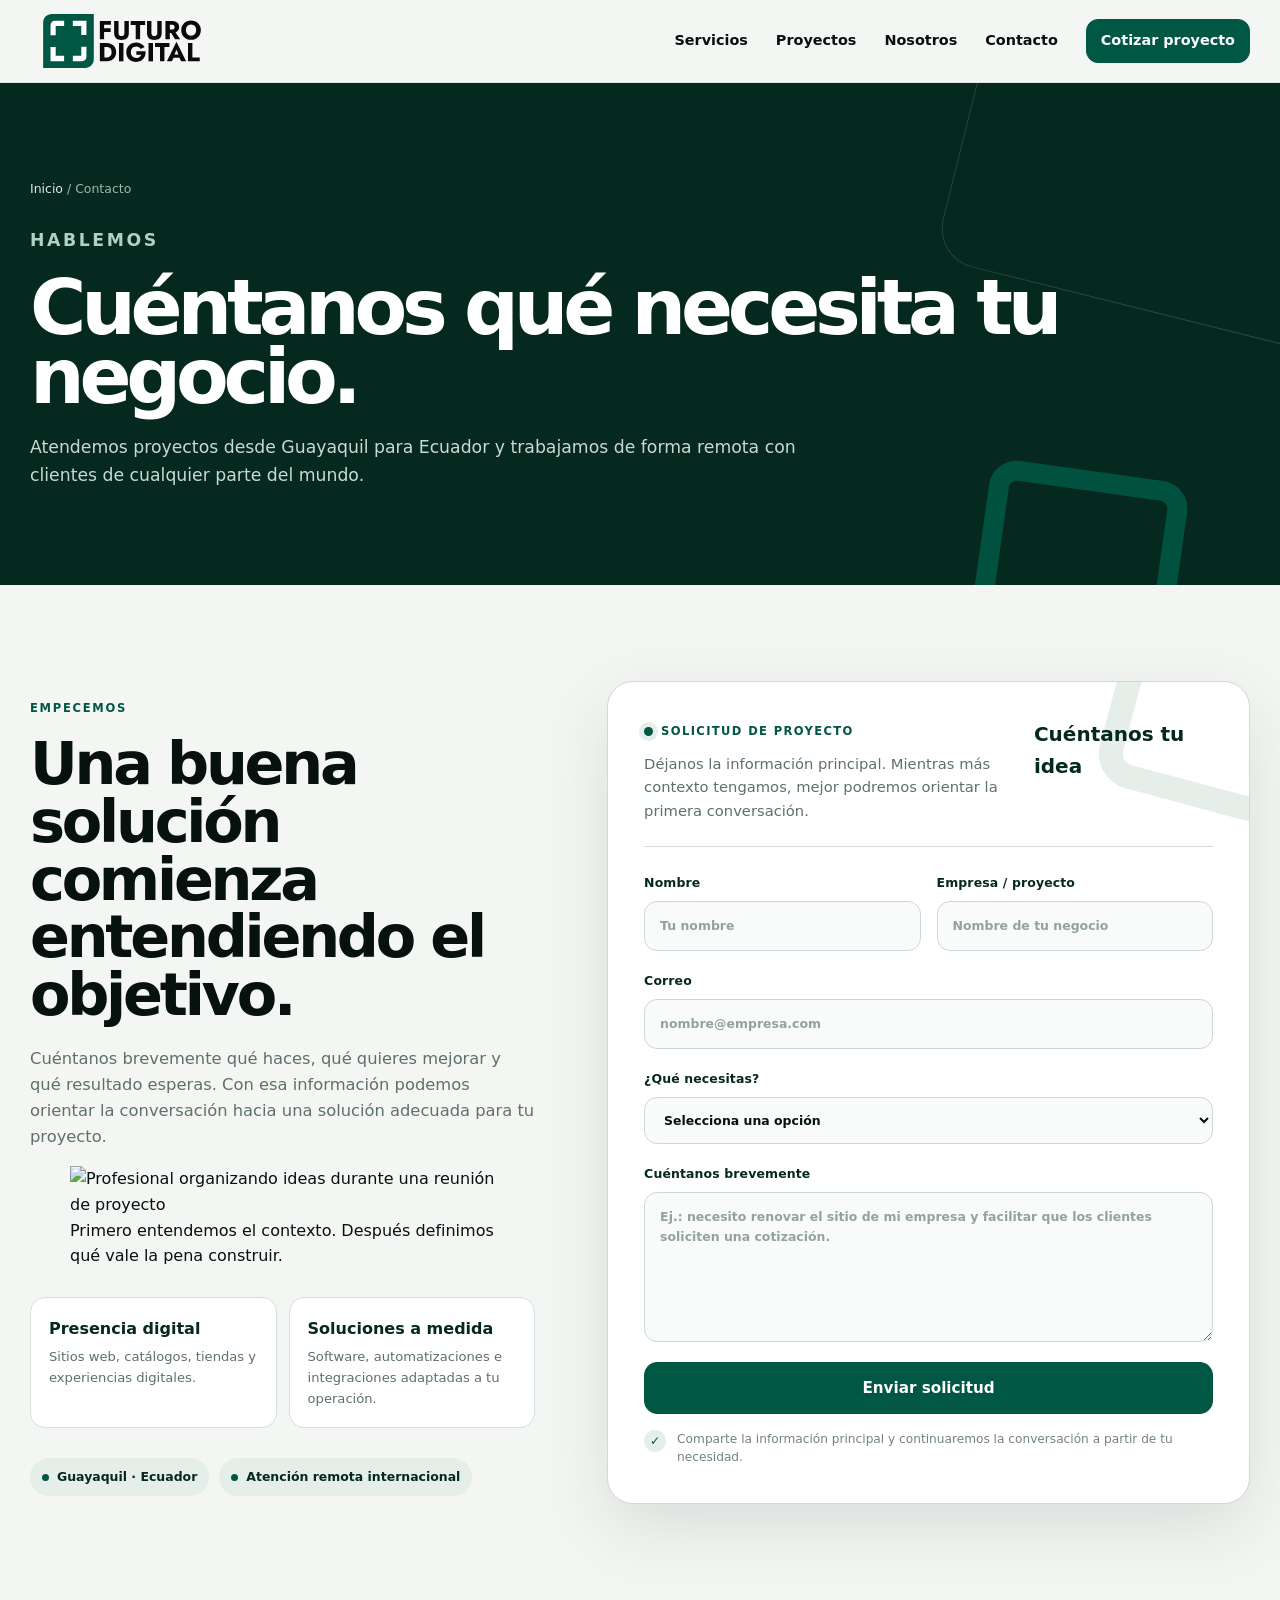
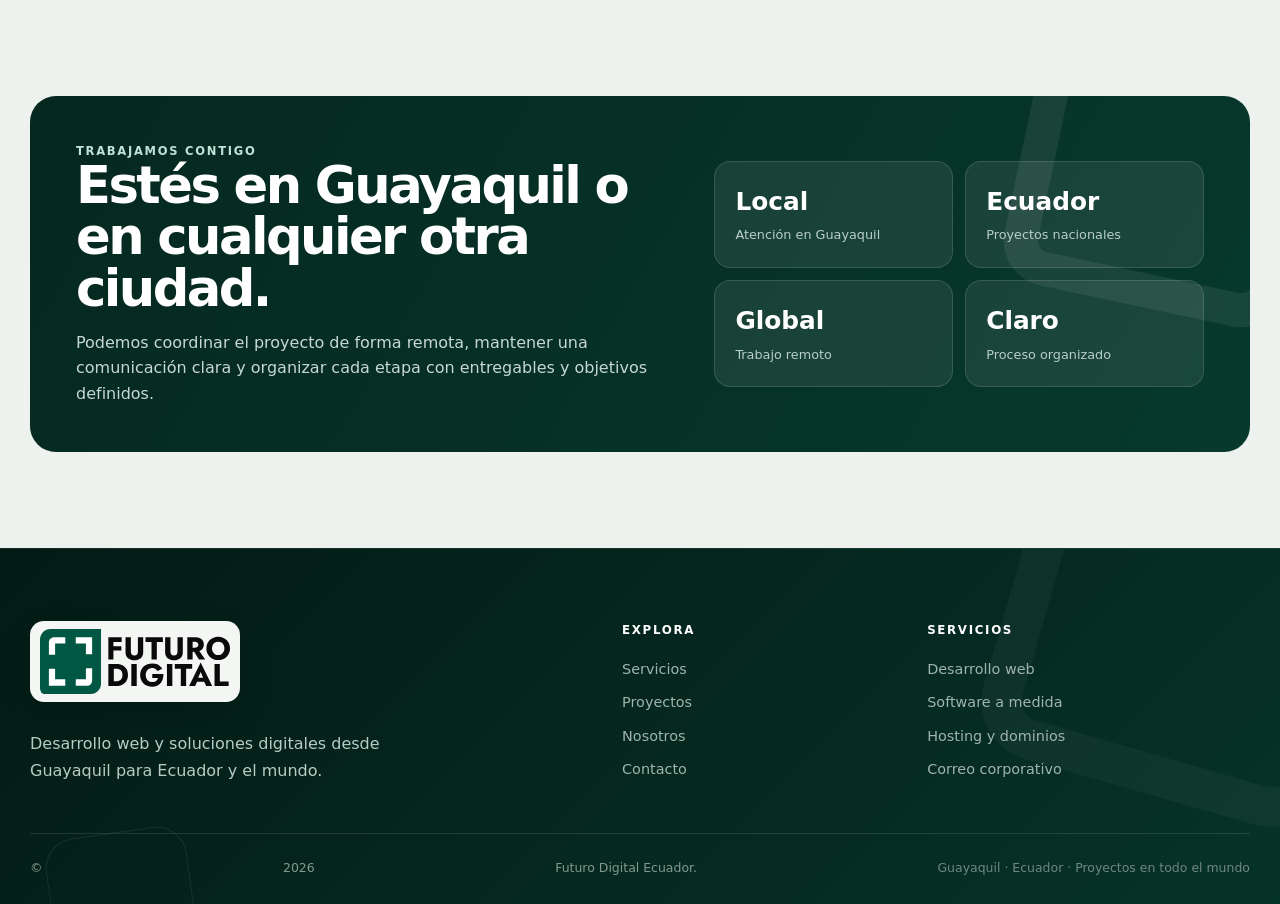
==== commit d92e5934: "Añade fotografía real y refina experiencia de contacto" ====
--- a/contacto.html
+++ b/contacto.html
@@ -1 +1 @@
-<!doctype html><html lang="es-EC"><head><meta charset="utf-8"><meta name="viewport" content="width=device-width,initial-scale=1"><title>Contacto | Futuro Digital Ecuador</title><meta name="description" content="Contacta a Futuro Digital Ecuador para desarrollo web, software, hosting y soluciones digitales desde Guayaquil para Ecuador y el mundo."><link rel="canonical" href="https://futurodigitalec.com/contacto.html"><link rel="icon" type="image/svg+xml" href="assets/img/isotipo.svg"><meta name="robots" content="index,follow,max-image-preview:large"><link rel="stylesheet" href="assets/css/styles.css"><link rel="stylesheet" href="assets/css/pages.css"></head><body><header class="site-header"><div class="container nav"><a class="brand" href="index.html"><img alt="Futuro Digital Ecuador" src="assets/img/logo.svg"></a><button class="menu" type="button" aria-expanded="false">Menú</button><nav class="links"><a href="servicios.html">Servicios</a><a href="proyectos.html">Proyectos</a><a href="nosotros.html">Nosotros</a><a href="contacto.html">Contacto</a><a class="btn small" href="contacto.html">Cotizar proyecto</a></nav></div></header><main><section class="page-hero"><div class="container"><div class="breadcrumbs"><a href="index.html">Inicio</a> / Contacto</div><p class="eyebrow">HABLEMOS</p><h1>Cuéntanos qué necesita tu negocio.</h1><p>Atendemos proyectos desde Guayaquil para Ecuador y trabajamos de forma remota con clientes de cualquier parte del mundo.</p></div></section><section class="content-section"><div class="container contact-grid"><div><p class="eyebrow">EMPECEMOS</p><h2>Una buena solución comienza entendiendo el objetivo.</h2><p>Cuéntanos brevemente qué haces, qué quieres mejorar y qué resultado esperas. Con esa información podemos orientar la conversación hacia una solución adecuada para tu proyecto.</p><div class="contact-benefits"><div><strong>Presencia digital</strong><span>Sitios web, catálogos, tiendas y experiencias digitales.</span></div><div><strong>Soluciones a medida</strong><span>Software, automatizaciones e integraciones adaptadas a tu operación.</span></div></div><div class="contact-meta"><span>Guayaquil · Ecuador</span><span>Atención remota internacional</span></div></div><div class="contact-form-card"><div class="form-intro"><div><span>Solicitud de proyecto</span><p>Déjanos la información principal. Mientras más contexto tengamos, mejor podremos orientar la primera conversación.</p></div><strong>Cuéntanos tu idea</strong></div><form id="demo-form" novalidate><div class="field-row"><label>Nombre<input name="name" autocomplete="name" placeholder="Tu nombre" required></label><label>Empresa / proyecto<input name="company" placeholder="Nombre de tu negocio"></label></div><label>Correo<input type="email" name="email" autocomplete="email" placeholder="nombre@empresa.com" required></label><label>¿Qué necesitas?<select name="service" required><option value="">Selecciona una opción</option><option>Desarrollo web</option><option>Software a medida</option><option>Hosting / dominio / correo</option><option>Soporte y mantenimiento</option><option>Otro</option></select></label><label>Cuéntanos brevemente<textarea name="message" rows="6" required placeholder="Ej.: necesito renovar el sitio de mi empresa y facilitar que los clientes soliciten una cotización."></textarea></label><button class="btn dark" type="submit">Enviar solicitud</button><small class="form-foot" id="form-note">Comparte la información principal y continuaremos la conversación a partir de tu necesidad.</small></form></div></div></section><section class="content-section soft"><div class="container"><div class="visual-band"><div><p class="eyebrow light">TRABAJAMOS CONTIGO</p><h2>Estés en Guayaquil o en cualquier otra ciudad.</h2><p>Podemos coordinar el proyecto de forma remota, mantener una comunicación clara y organizar cada etapa con entregables y objetivos definidos.</p></div><div class="visual-stats"><div><strong>Local</strong><span>Atención en Guayaquil</span></div><div><strong>Ecuador</strong><span>Proyectos nacionales</span></div><div><strong>Global</strong><span>Trabajo remoto</span></div><div><strong>Claro</strong><span>Proceso organizado</span></div></div></div></div></section></main><footer><div class="container footer-grid"><div class="footer-brand"><img alt="Futuro Digital Ecuador" src="assets/img/logo.svg"><p>Desarrollo web y soluciones digitales desde Guayaquil para Ecuador y el mundo.</p></div><div><strong>Explora</strong><a href="servicios.html">Servicios</a><a href="proyectos.html">Proyectos</a><a href="nosotros.html">Nosotros</a><a href="contacto.html">Contacto</a></div><div><strong>Servicios</strong><a href="desarrollo-web.html">Desarrollo web</a><a href="software-a-medida.html">Software a medida</a><a href="hosting-dominios.html">Hosting y dominios</a><a href="correo-corporativo.html">Correo corporativo</a></div></div><div class="container footer-bottom">© <span id="year"></span> Futuro Digital Ecuador.</div></footer><script src="assets/js/main.js"></script></body></html>+<!doctype html><html lang="es-EC"><head><meta charset="utf-8"><meta name="viewport" content="width=device-width,initial-scale=1"><title>Contacto | Futuro Digital Ecuador</title><meta name="description" content="Contacta a Futuro Digital Ecuador para desarrollo web, software, hosting y soluciones digitales desde Guayaquil para Ecuador y el mundo."><link rel="canonical" href="https://futurodigitalec.com/contacto.html"><link rel="icon" type="image/svg+xml" href="assets/img/isotipo.svg"><meta name="robots" content="index,follow,max-image-preview:large"><link rel="stylesheet" href="assets/css/styles.css"><link rel="stylesheet" href="assets/css/pages.css"></head><body><header class="site-header"><div class="container nav"><a class="brand" href="index.html"><img alt="Futuro Digital Ecuador" src="assets/img/logo.svg"></a><button class="menu" type="button" aria-expanded="false">Menú</button><nav class="links"><a href="servicios.html">Servicios</a><a href="proyectos.html">Proyectos</a><a href="nosotros.html">Nosotros</a><a href="contacto.html">Contacto</a><a class="btn small" href="contacto.html">Cotizar proyecto</a></nav></div></header><main><section class="page-hero"><div class="container"><div class="breadcrumbs"><a href="index.html">Inicio</a> / Contacto</div><p class="eyebrow">HABLEMOS</p><h1>Cuéntanos qué necesita tu negocio.</h1><p>Atendemos proyectos desde Guayaquil para Ecuador y trabajamos de forma remota con clientes de cualquier parte del mundo.</p></div></section><section class="content-section"><div class="container contact-grid"><div><p class="eyebrow">EMPECEMOS</p><h2>Una buena solución comienza entendiendo el objetivo.</h2><p>Cuéntanos brevemente qué haces, qué quieres mejorar y qué resultado esperas. Con esa información podemos orientar la conversación hacia una solución adecuada para tu proyecto.</p><figure class="contact-photo"><img src="https://images.pexels.com/photos/9908670/pexels-photo-9908670.jpeg?cs=srgb&amp;dl=pexels-ron-lach-9908670.jpg&amp;fm=jpg" alt="Profesional organizando ideas durante una reunión de proyecto" loading="lazy" referrerpolicy="no-referrer"><figcaption>Primero entendemos el contexto. Después definimos qué vale la pena construir.</figcaption></figure><div class="contact-benefits"><div><strong>Presencia digital</strong><span>Sitios web, catálogos, tiendas y experiencias digitales.</span></div><div><strong>Soluciones a medida</strong><span>Software, automatizaciones e integraciones adaptadas a tu operación.</span></div></div><div class="contact-meta"><span>Guayaquil · Ecuador</span><span>Atención remota internacional</span></div></div><div class="contact-form-card"><div class="form-intro"><div><span>Solicitud de proyecto</span><p>Déjanos la información principal. Mientras más contexto tengamos, mejor podremos orientar la primera conversación.</p></div><strong>Cuéntanos tu idea</strong></div><form id="demo-form" novalidate><div class="field-row"><label>Nombre<input name="name" autocomplete="name" placeholder="Tu nombre" required></label><label>Empresa / proyecto<input name="company" placeholder="Nombre de tu negocio"></label></div><label>Correo<input type="email" name="email" autocomplete="email" placeholder="nombre@empresa.com" required></label><label>¿Qué necesitas?<select name="service" required><option value="">Selecciona una opción</option><option>Desarrollo web</option><option>Software a medida</option><option>Hosting / dominio / correo</option><option>Soporte y mantenimiento</option><option>Otro</option></select></label><label>Cuéntanos brevemente<textarea name="message" rows="6" required placeholder="Ej.: necesito renovar el sitio de mi empresa y facilitar que los clientes soliciten una cotización."></textarea></label><button class="btn dark" type="submit">Enviar solicitud</button><small class="form-foot" id="form-note">Comparte la información principal y continuaremos la conversación a partir de tu necesidad.</small></form></div></div></section><section class="content-section soft"><div class="container"><div class="visual-band"><div><p class="eyebrow light">TRABAJAMOS CONTIGO</p><h2>Estés en Guayaquil o en cualquier otra ciudad.</h2><p>Podemos coordinar el proyecto de forma remota, mantener una comunicación clara y organizar cada etapa con entregables y objetivos definidos.</p></div><div class="visual-stats"><div><strong>Local</strong><span>Atención en Guayaquil</span></div><div><strong>Ecuador</strong><span>Proyectos nacionales</span></div><div><strong>Global</strong><span>Trabajo remoto</span></div><div><strong>Claro</strong><span>Proceso organizado</span></div></div></div></div></section></main><footer><div class="container footer-grid"><div class="footer-brand"><img alt="Futuro Digital Ecuador" src="assets/img/logo.svg"><p>Desarrollo web y soluciones digitales desde Guayaquil para Ecuador y el mundo.</p></div><div><strong>Explora</strong><a href="servicios.html">Servicios</a><a href="proyectos.html">Proyectos</a><a href="nosotros.html">Nosotros</a><a href="contacto.html">Contacto</a></div><div><strong>Servicios</strong><a href="desarrollo-web.html">Desarrollo web</a><a href="software-a-medida.html">Software a medida</a><a href="hosting-dominios.html">Hosting y dominios</a><a href="correo-corporativo.html">Correo corporativo</a></div></div><div class="container footer-bottom">© <span id="year"></span> Futuro Digital Ecuador.</div></footer><script src="assets/js/main.js"></script></body></html>
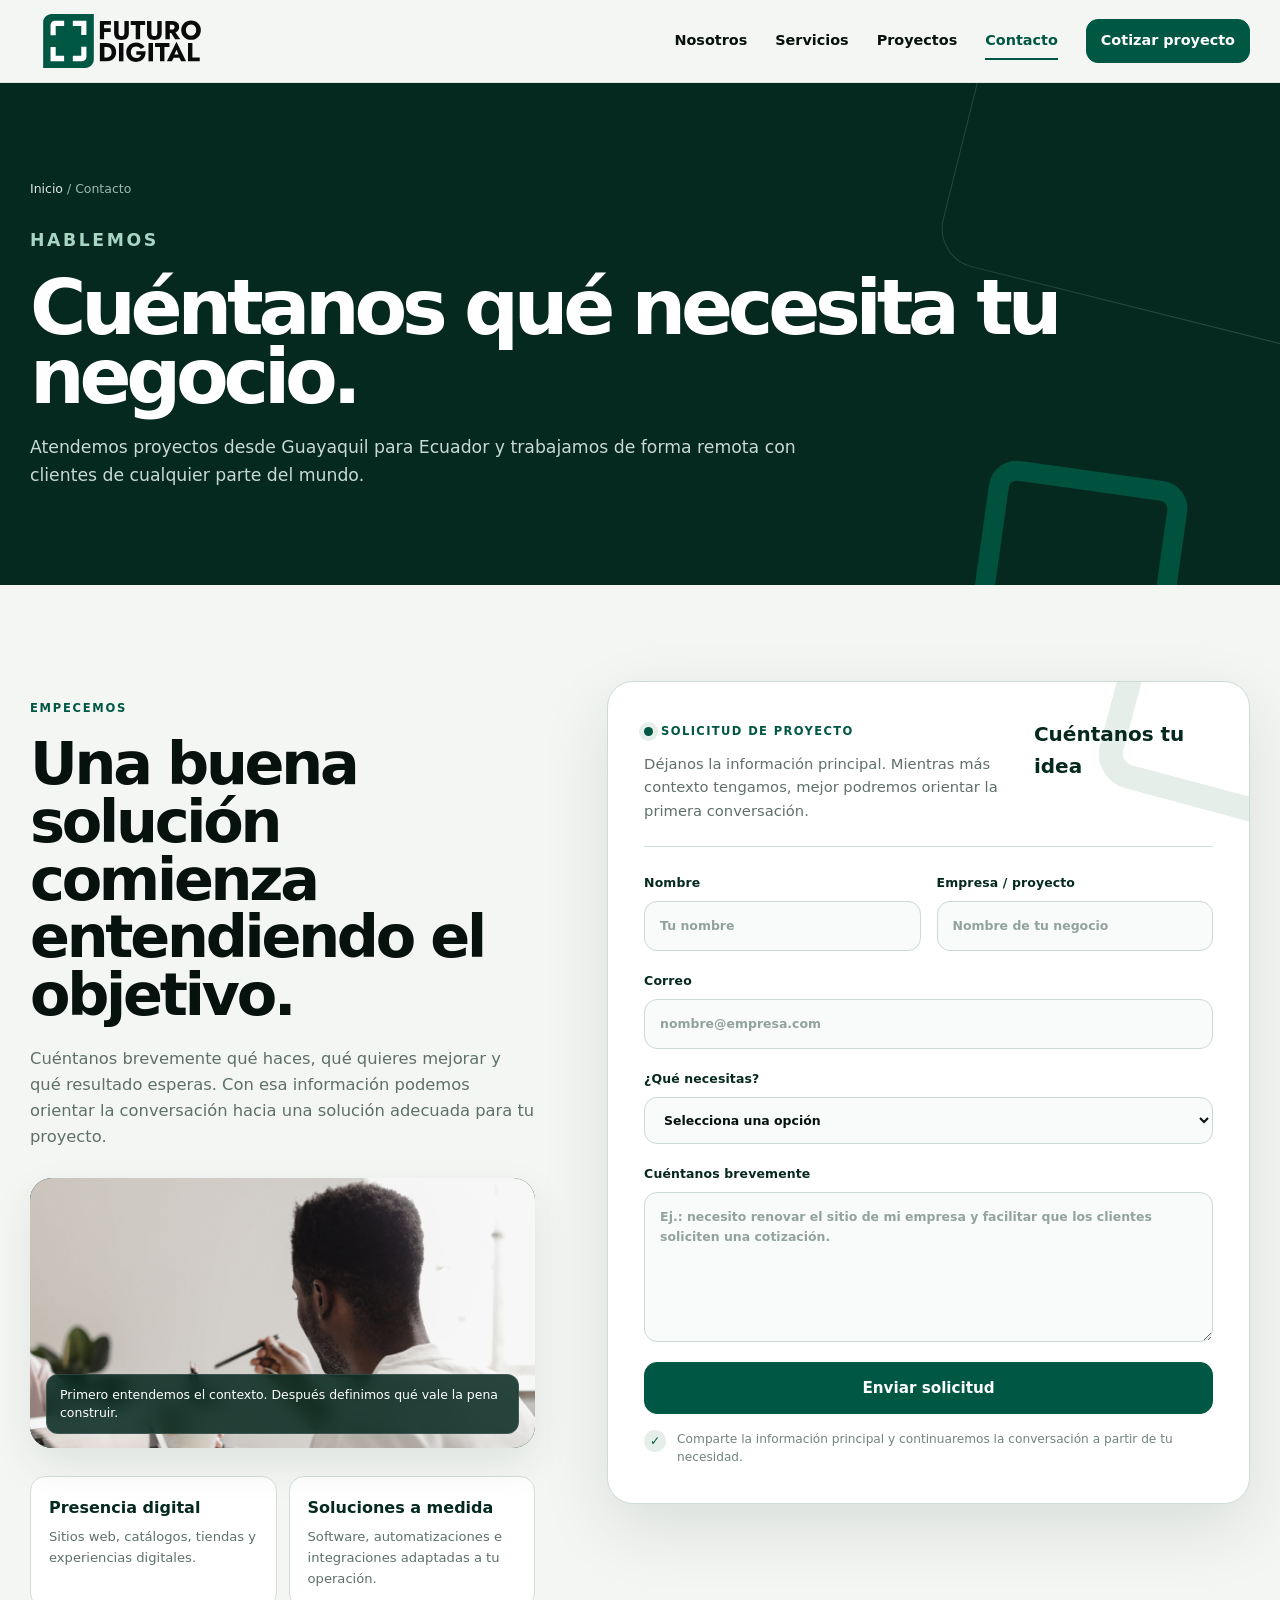
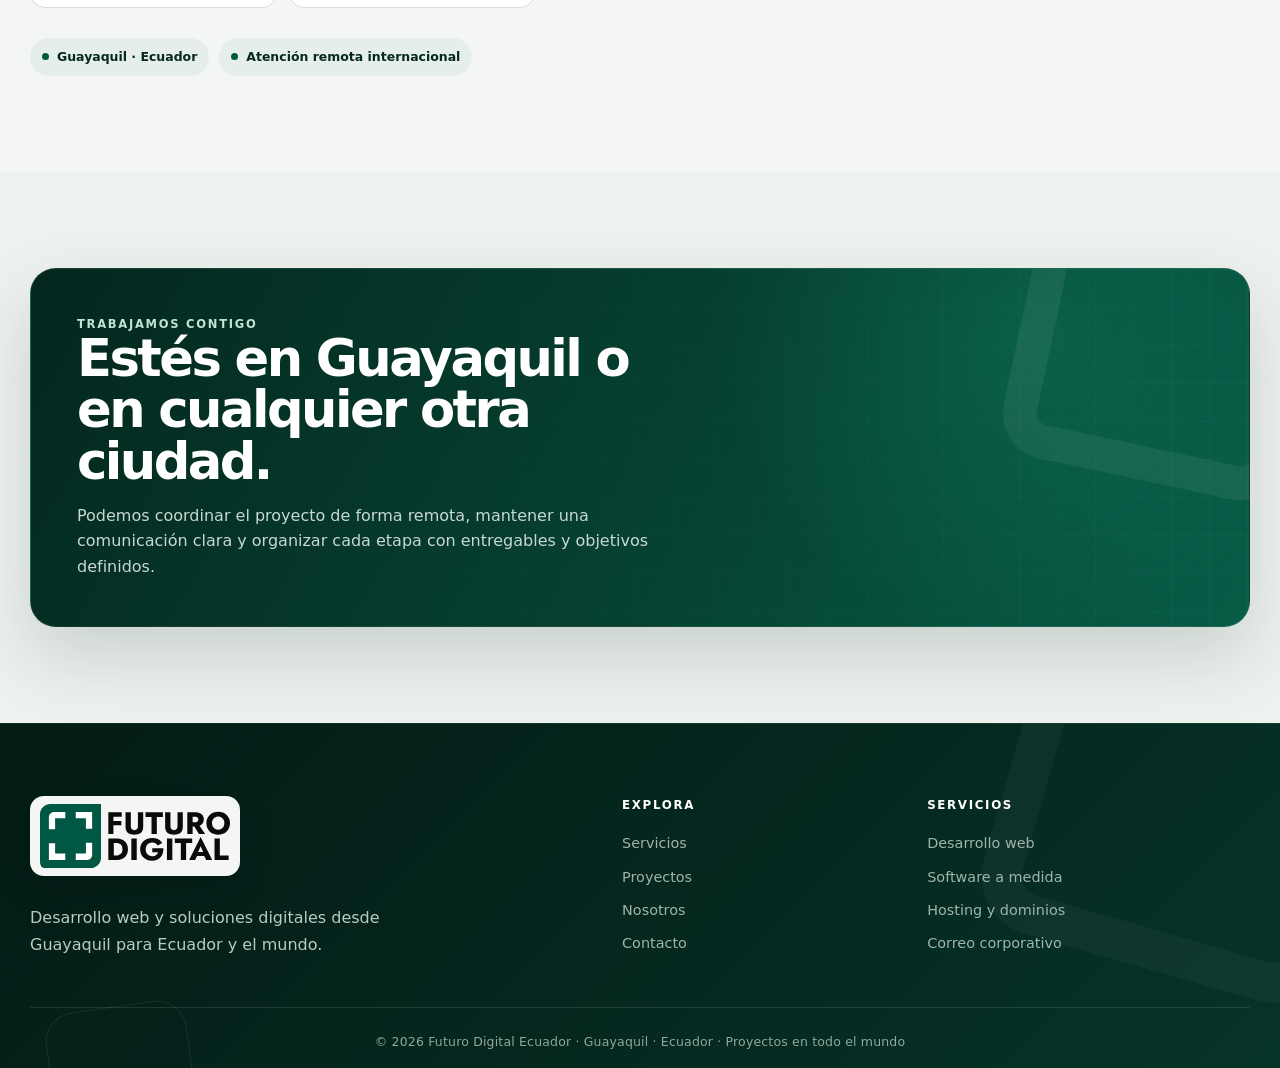
==== commit 36185c98: "Aloja imágenes localmente en el repositorio" ====
--- a/contacto.html
+++ b/contacto.html
@@ -1 +1 @@
-<!doctype html><html lang="es-EC"><head><meta charset="utf-8"><meta name="viewport" content="width=device-width,initial-scale=1"><title>Contacto | Futuro Digital Ecuador</title><meta name="description" content="Contacta a Futuro Digital Ecuador para desarrollo web, software, hosting y soluciones digitales desde Guayaquil para Ecuador y el mundo."><link rel="canonical" href="https://futurodigitalec.com/contacto.html"><link rel="icon" type="image/svg+xml" href="assets/img/isotipo.svg"><meta name="robots" content="index,follow,max-image-preview:large"><link rel="stylesheet" href="assets/css/styles.css"><link rel="stylesheet" href="assets/css/pages.css"></head><body><header class="site-header"><div class="container nav"><a class="brand" href="index.html"><img alt="Futuro Digital Ecuador" src="assets/img/logo.svg"></a><button class="menu" type="button" aria-expanded="false">Menú</button><nav class="links"><a href="servicios.html">Servicios</a><a href="proyectos.html">Proyectos</a><a href="nosotros.html">Nosotros</a><a href="contacto.html">Contacto</a><a class="btn small" href="contacto.html">Cotizar proyecto</a></nav></div></header><main><section class="page-hero"><div class="container"><div class="breadcrumbs"><a href="index.html">Inicio</a> / Contacto</div><p class="eyebrow">HABLEMOS</p><h1>Cuéntanos qué necesita tu negocio.</h1><p>Atendemos proyectos desde Guayaquil para Ecuador y trabajamos de forma remota con clientes de cualquier parte del mundo.</p></div></section><section class="content-section"><div class="container contact-grid"><div><p class="eyebrow">EMPECEMOS</p><h2>Una buena solución comienza entendiendo el objetivo.</h2><p>Cuéntanos brevemente qué haces, qué quieres mejorar y qué resultado esperas. Con esa información podemos orientar la conversación hacia una solución adecuada para tu proyecto.</p><figure class="contact-photo"><img src="https://images.pexels.com/photos/9908670/pexels-photo-9908670.jpeg?cs=srgb&amp;dl=pexels-ron-lach-9908670.jpg&amp;fm=jpg" alt="Profesional organizando ideas durante una reunión de proyecto" loading="lazy" referrerpolicy="no-referrer"><figcaption>Primero entendemos el contexto. Después definimos qué vale la pena construir.</figcaption></figure><div class="contact-benefits"><div><strong>Presencia digital</strong><span>Sitios web, catálogos, tiendas y experiencias digitales.</span></div><div><strong>Soluciones a medida</strong><span>Software, automatizaciones e integraciones adaptadas a tu operación.</span></div></div><div class="contact-meta"><span>Guayaquil · Ecuador</span><span>Atención remota internacional</span></div></div><div class="contact-form-card"><div class="form-intro"><div><span>Solicitud de proyecto</span><p>Déjanos la información principal. Mientras más contexto tengamos, mejor podremos orientar la primera conversación.</p></div><strong>Cuéntanos tu idea</strong></div><form id="demo-form" novalidate><div class="field-row"><label>Nombre<input name="name" autocomplete="name" placeholder="Tu nombre" required></label><label>Empresa / proyecto<input name="company" placeholder="Nombre de tu negocio"></label></div><label>Correo<input type="email" name="email" autocomplete="email" placeholder="nombre@empresa.com" required></label><label>¿Qué necesitas?<select name="service" required><option value="">Selecciona una opción</option><option>Desarrollo web</option><option>Software a medida</option><option>Hosting / dominio / correo</option><option>Soporte y mantenimiento</option><option>Otro</option></select></label><label>Cuéntanos brevemente<textarea name="message" rows="6" required placeholder="Ej.: necesito renovar el sitio de mi empresa y facilitar que los clientes soliciten una cotización."></textarea></label><button class="btn dark" type="submit">Enviar solicitud</button><small class="form-foot" id="form-note">Comparte la información principal y continuaremos la conversación a partir de tu necesidad.</small></form></div></div></section><section class="content-section soft"><div class="container"><div class="visual-band"><div><p class="eyebrow light">TRABAJAMOS CONTIGO</p><h2>Estés en Guayaquil o en cualquier otra ciudad.</h2><p>Podemos coordinar el proyecto de forma remota, mantener una comunicación clara y organizar cada etapa con entregables y objetivos definidos.</p></div><div class="visual-stats"><div><strong>Local</strong><span>Atención en Guayaquil</span></div><div><strong>Ecuador</strong><span>Proyectos nacionales</span></div><div><strong>Global</strong><span>Trabajo remoto</span></div><div><strong>Claro</strong><span>Proceso organizado</span></div></div></div></div></section></main><footer><div class="container footer-grid"><div class="footer-brand"><img alt="Futuro Digital Ecuador" src="assets/img/logo.svg"><p>Desarrollo web y soluciones digitales desde Guayaquil para Ecuador y el mundo.</p></div><div><strong>Explora</strong><a href="servicios.html">Servicios</a><a href="proyectos.html">Proyectos</a><a href="nosotros.html">Nosotros</a><a href="contacto.html">Contacto</a></div><div><strong>Servicios</strong><a href="desarrollo-web.html">Desarrollo web</a><a href="software-a-medida.html">Software a medida</a><a href="hosting-dominios.html">Hosting y dominios</a><a href="correo-corporativo.html">Correo corporativo</a></div></div><div class="container footer-bottom">© <span id="year"></span> Futuro Digital Ecuador.</div></footer><script src="assets/js/main.js"></script></body></html>+<!doctype html><html lang="es-EC"><head><meta charset="utf-8"><meta name="viewport" content="width=device-width,initial-scale=1"><title>Contacto | Futuro Digital Ecuador</title><meta name="description" content="Contacta a Futuro Digital Ecuador para desarrollo web, software, hosting y soluciones digitales desde Guayaquil para Ecuador y el mundo."><link rel="canonical" href="https://futurodigitalec.com/contacto.html"><link rel="icon" type="image/svg+xml" href="assets/img/isotipo.svg"><meta name="robots" content="index,follow,max-image-preview:large"><link rel="stylesheet" href="assets/css/styles.css"><link rel="stylesheet" href="assets/css/pages.css"></head><body><header class="site-header"><div class="container nav"><a class="brand" href="index.html"><img alt="Futuro Digital Ecuador" src="assets/img/logo.svg"></a><button class="menu" type="button" aria-expanded="false">Menú</button><nav class="links"><a href="servicios.html">Servicios</a><a href="proyectos.html">Proyectos</a><a href="nosotros.html">Nosotros</a><a href="contacto.html">Contacto</a><a class="btn small" href="contacto.html">Cotizar proyecto</a></nav></div></header><main><section class="page-hero"><div class="container"><div class="breadcrumbs"><a href="index.html">Inicio</a> / Contacto</div><p class="eyebrow">HABLEMOS</p><h1>Cuéntanos qué necesita tu negocio.</h1><p>Atendemos proyectos desde Guayaquil para Ecuador y trabajamos de forma remota con clientes de cualquier parte del mundo.</p></div></section><section class="content-section"><div class="container contact-grid"><div><p class="eyebrow">EMPECEMOS</p><h2>Una buena solución comienza entendiendo el objetivo.</h2><p>Cuéntanos brevemente qué haces, qué quieres mejorar y qué resultado esperas. Con esa información podemos orientar la conversación hacia una solución adecuada para tu proyecto.</p><figure class="contact-photo"><img src="assets/img/people/contact-meeting.jpg" alt="Profesional organizando ideas durante una reunión de proyecto" loading="lazy" referrerpolicy="no-referrer"><figcaption>Primero entendemos el contexto. Después definimos qué vale la pena construir.</figcaption></figure><div class="contact-benefits"><div><strong>Presencia digital</strong><span>Sitios web, catálogos, tiendas y experiencias digitales.</span></div><div><strong>Soluciones a medida</strong><span>Software, automatizaciones e integraciones adaptadas a tu operación.</span></div></div><div class="contact-meta"><span>Guayaquil · Ecuador</span><span>Atención remota internacional</span></div></div><div class="contact-form-card"><div class="form-intro"><div><span>Solicitud de proyecto</span><p>Déjanos la información principal. Mientras más contexto tengamos, mejor podremos orientar la primera conversación.</p></div><strong>Cuéntanos tu idea</strong></div><form id="demo-form" novalidate><div class="field-row"><label>Nombre<input name="name" autocomplete="name" placeholder="Tu nombre" required></label><label>Empresa / proyecto<input name="company" placeholder="Nombre de tu negocio"></label></div><label>Correo<input type="email" name="email" autocomplete="email" placeholder="nombre@empresa.com" required></label><label>¿Qué necesitas?<select name="service" required><option value="">Selecciona una opción</option><option>Desarrollo web</option><option>Software a medida</option><option>Hosting / dominio / correo</option><option>Soporte y mantenimiento</option><option>Otro</option></select></label><label>Cuéntanos brevemente<textarea name="message" rows="6" required placeholder="Ej.: necesito renovar el sitio de mi empresa y facilitar que los clientes soliciten una cotización."></textarea></label><button class="btn dark" type="submit">Enviar solicitud</button><small class="form-foot" id="form-note">Comparte la información principal y continuaremos la conversación a partir de tu necesidad.</small></form></div></div></section><section class="content-section soft"><div class="container"><div class="visual-band"><div><p class="eyebrow light">TRABAJAMOS CONTIGO</p><h2>Estés en Guayaquil o en cualquier otra ciudad.</h2><p>Podemos coordinar el proyecto de forma remota, mantener una comunicación clara y organizar cada etapa con entregables y objetivos definidos.</p></div><div class="visual-stats"><div><strong>Local</strong><span>Atención en Guayaquil</span></div><div><strong>Ecuador</strong><span>Proyectos nacionales</span></div><div><strong>Global</strong><span>Trabajo remoto</span></div><div><strong>Claro</strong><span>Proceso organizado</span></div></div></div></div></section></main><footer><div class="container footer-grid"><div class="footer-brand"><img alt="Futuro Digital Ecuador" src="assets/img/logo.svg"><p>Desarrollo web y soluciones digitales desde Guayaquil para Ecuador y el mundo.</p></div><div><strong>Explora</strong><a href="servicios.html">Servicios</a><a href="proyectos.html">Proyectos</a><a href="nosotros.html">Nosotros</a><a href="contacto.html">Contacto</a></div><div><strong>Servicios</strong><a href="desarrollo-web.html">Desarrollo web</a><a href="software-a-medida.html">Software a medida</a><a href="hosting-dominios.html">Hosting y dominios</a><a href="correo-corporativo.html">Correo corporativo</a></div></div><div class="container footer-bottom">© <span id="year"></span> Futuro Digital Ecuador.</div></footer><script src="assets/js/main.js"></script></body></html>
--- a/assets/css/pages.css
+++ b/assets/css/pages.css
@@ -1 +1 @@
-.page-hero{position:relative;padding:96px 0 78px;background:var(--deep);color:#fff;overflow:hidden}.page-hero:before{content:"";position:absolute;width:420px;height:420px;right:-120px;top:-190px;border:1px solid rgba(255,255,255,.14);border-radius:40px;transform:rotate(14deg)}.page-hero:after{content:"";position:absolute;width:160px;height:160px;right:8%;bottom:-85px;border:20px solid rgba(0,87,67,.9);border-radius:28px;transform:rotate(8deg)}.page-hero .container{position:relative;z-index:1}.page-hero .eyebrow{color:#a9d5c5}.page-hero h1{font-size:clamp(3.1rem,6vw,6rem);max-width:1040px;margin-bottom:22px}.page-hero p{max-width:780px;color:#c8d9d3;font-size:1.08rem}.breadcrumbs{font-size:.78rem;color:#9fb8ae;margin-bottom:28px}.breadcrumbs a{color:#dbe9e4}.content-section{padding:96px 0;position:relative}.content-section.soft{background:#eef2ef}.content-grid{display:grid;grid-template-columns:.8fr 1.2fr;gap:72px;align-items:start}.content-grid h2,.case-section h2{font-size:clamp(2.3rem,4vw,4rem);line-height:1;letter-spacing:-.05em}.content-grid p,.case-section p{color:var(--muted)}.feature-list{display:grid;grid-template-columns:repeat(2,1fr);gap:14px;margin-top:30px}.feature-list article{position:relative;background:#fff;border:1px solid var(--line);border-radius:18px;padding:24px;overflow:hidden}.feature-list article:after{content:"";position:absolute;width:54px;height:54px;right:-17px;bottom:-17px;border:10px solid var(--tint);border-radius:14px}.feature-list h3{margin:0 0 8px}.feature-list p{margin-bottom:0}.cta-band{padding:58px 0;background:var(--green);color:#fff}.cta-band .container{display:flex;align-items:center;justify-content:space-between;gap:30px}.cta-band h2{margin:0;font-size:clamp(2rem,4vw,3.6rem)}.cta-band .btn.secondary{background:#fff;color:var(--deep);border-color:#fff}.cta-band .btn.secondary:hover{background:var(--deep);color:#fff;border-color:var(--deep)}.case-hero{padding:72px 0 50px}.case-grid{display:grid;grid-template-columns:1fr 1fr;gap:54px;align-items:center}.case-media{position:relative}.case-media:before{content:"";position:absolute;inset:-14px 18px 18px -14px;border:2px solid var(--green);border-radius:24px;z-index:-1}.case-media img{width:100%;border-radius:20px;border:1px solid var(--line);background:#fff}.case-tags{display:flex;gap:8px;flex-wrap:wrap}.case-tags span{border:1px solid var(--line);border-radius:999px;padding:7px 10px;font-size:.76rem}.gallery{display:grid;grid-template-columns:repeat(2,1fr);gap:18px}.gallery img{width:100%;border-radius:16px;border:1px solid var(--line);background:#fff}.portfolio-grid{display:grid;grid-template-columns:repeat(3,1fr);gap:18px}.portfolio-grid article{background:#fff;border:1px solid var(--line);border-radius:20px;overflow:hidden;transition:.22s ease;box-shadow:0 6px 20px rgba(5,40,31,.035)}.portfolio-grid article:hover{transform:translateY(-4px);box-shadow:0 20px 44px rgba(5,40,31,.09)}.portfolio-grid img{width:100%;aspect-ratio:16/10;object-fit:cover;background:#e8eeeb}.portfolio-grid div{padding:22px}.portfolio-grid h3{margin:6px 0}.portfolio-grid span{font-size:.7rem;color:var(--green);font-weight:900;letter-spacing:.1em}.portfolio-grid.unified article.featured-project-card{grid-column:span 1;border-color:#a9c8bd;box-shadow:0 15px 36px rgba(5,40,31,.08)}.portfolio-grid.unified article.featured-project-card img{aspect-ratio:16/9}.portfolio-grid.unified article.featured-project-card h3{font-size:1.55rem}.portfolio-grid.unified article.featured-project-card div{padding:25px}.project-context{display:flex;justify-content:space-between;gap:18px;align-items:end;margin:36px 0 22px;padding-top:28px;border-top:1px solid var(--line)}.project-context p{max-width:670px;color:var(--muted);margin:0}.service-links{display:grid;grid-template-columns:repeat(2,1fr);gap:16px}.service-links a{position:relative;background:#fff;border:1px solid var(--line);border-radius:18px;padding:27px;overflow:hidden;transition:.2s ease}.service-links a:after{content:"↗";position:absolute;right:22px;top:20px;color:var(--green);font-weight:900}.service-links a:hover{transform:translateY(-3px);border-color:#a6c4b9;box-shadow:0 16px 34px rgba(5,40,31,.07)}.service-links strong{display:block;font-size:1.35rem;margin-bottom:8px;padding-right:34px}.note-box{border-left:4px solid var(--green);background:var(--tint);padding:18px 20px;border-radius:0 12px 12px 0;color:var(--deep)}.brand-visual{min-height:410px;background:var(--deep);border-radius:28px;position:relative;overflow:hidden;display:grid;place-items:center}.brand-visual:before,.brand-visual:after{content:"";position:absolute;border:2px solid rgba(255,255,255,.15);border-radius:28px}.brand-visual:before{width:270px;height:270px;left:-80px;top:-80px}.brand-visual:after{width:220px;height:220px;right:-75px;bottom:-75px}.brand-visual img{width:190px;position:relative;z-index:2;filter:drop-shadow(0 24px 34px rgba(0,0,0,.2))}.purpose-grid{display:grid;grid-template-columns:repeat(2,1fr);gap:18px}.purpose-card{min-height:260px;border-radius:22px;padding:30px;border:1px solid var(--line);background:#fff}.purpose-card.dark{background:var(--deep);color:#fff;border-color:var(--deep)}.purpose-card.green{background:var(--green);color:#fff;border-color:var(--green)}.purpose-card .eyebrow{margin-bottom:42px}.purpose-card.dark .eyebrow,.purpose-card.green .eyebrow{color:#b9ddd0}.purpose-card h3{font-size:2rem;letter-spacing:-.04em;margin-bottom:14px}.purpose-card p{margin:0;color:var(--muted)}.purpose-card.dark p,.purpose-card.green p{color:#c8d9d3}.values-grid{display:grid;grid-template-columns:repeat(4,1fr);gap:14px;margin-top:30px}.value-card{background:#fff;border:1px solid var(--line);border-radius:18px;padding:24px;min-height:210px}.value-card span{display:inline-grid;place-items:center;width:38px;height:38px;border-radius:10px;background:var(--tint);color:var(--green);font-weight:900;margin-bottom:34px}.value-card h3{margin-bottom:8px}.value-card p{font-size:.9rem;color:var(--muted);margin:0}.journey{display:grid;grid-template-columns:repeat(3,1fr);gap:0;border:1px solid var(--line);border-radius:22px;overflow:hidden;background:#fff}.journey article{padding:28px;border-right:1px solid var(--line);min-height:220px}.journey article:last-child{border-right:0}.journey strong{display:block;color:var(--green);font-size:1.4rem;margin-bottom:46px}.journey p{color:var(--muted);margin:8px 0 0}.visual-band{background:linear-gradient(120deg,var(--deep),#07392d);color:#fff;border-radius:26px;padding:46px;display:grid;grid-template-columns:1.1fr .9fr;gap:40px;align-items:center;overflow:hidden;position:relative}.visual-band:after{content:"";position:absolute;width:220px;height:220px;right:-60px;top:-75px;border:34px solid rgba(255,255,255,.07);border-radius:46px;transform:rotate(12deg)}.visual-band h2{font-size:clamp(2rem,4vw,3.8rem);line-height:1;letter-spacing:-.05em;margin-bottom:16px}.visual-band p{color:#c7d8d2;margin:0}.visual-stats{display:grid;grid-template-columns:repeat(2,1fr);gap:12px;position:relative;z-index:1}.visual-stats div{background:rgba(255,255,255,.08);border:1px solid rgba(255,255,255,.13);border-radius:16px;padding:20px}.visual-stats strong{display:block;font-size:1.55rem}.visual-stats span{font-size:.8rem;color:#b9cec7}.contact-grid{display:grid;grid-template-columns:.88fr 1.12fr;gap:72px;align-items:start}.contact-grid>div:first-child{padding-top:18px}.contact-grid>div:first-child h2{font-size:clamp(2.45rem,4.6vw,4.6rem);line-height:.98;letter-spacing:-.055em;margin-bottom:22px}.contact-grid>div:first-child>p:not(.eyebrow){font-size:1.02rem;color:var(--muted);max-width:560px}.contact-meta{display:flex;gap:10px;flex-wrap:wrap;margin-top:30px}.contact-meta span{display:inline-flex;align-items:center;gap:8px;padding:9px 12px;border-radius:999px;background:var(--tint);color:var(--deep);font-size:.78rem;font-weight:800}.contact-meta span:before{content:"";width:7px;height:7px;border-radius:50%;background:var(--green)}.contact-form-card{position:relative;background:#fff;border:1px solid #cddbd5;border-radius:26px;padding:36px;box-shadow:0 24px 70px rgba(5,40,31,.11);overflow:hidden}.contact-form-card:before{content:"";position:absolute;width:150px;height:150px;right:-62px;top:-72px;border:24px solid var(--tint);border-radius:36px;transform:rotate(15deg)}.form-intro{position:relative;z-index:1;display:flex;justify-content:space-between;gap:24px;align-items:start;padding-bottom:24px;margin-bottom:26px;border-bottom:1px solid var(--line)}.form-intro span{display:inline-flex;align-items:center;gap:8px;font-size:.72rem;letter-spacing:.12em;font-weight:900;color:var(--green);text-transform:uppercase}.form-intro span:before{content:"";width:9px;height:9px;border-radius:50%;background:var(--green);box-shadow:0 0 0 5px var(--tint)}.form-intro p{margin:8px 0 0;color:var(--muted);font-size:.92rem;max-width:420px}.form-intro strong{font-size:1.25rem;color:var(--deep)}.contact-form-card form{position:relative;z-index:1;display:grid;gap:20px}.field-row{display:grid;grid-template-columns:1fr 1fr;gap:16px}.contact-form-card label{display:grid;gap:8px;color:var(--deep);font-size:.78rem;font-weight:900;letter-spacing:.01em}.contact-form-card input,.contact-form-card textarea,.contact-form-card select{width:100%;border:1px solid #cbd8d3;border-radius:13px;padding:14px 15px;background:#f9fbfa;color:var(--black);outline:none;transition:.18s ease}.contact-form-card textarea{resize:vertical;min-height:150px}.contact-form-card input::placeholder,.contact-form-card textarea::placeholder{color:#92a29c}.contact-form-card input:hover,.contact-form-card textarea:hover,.contact-form-card select:hover{border-color:#a7beb5;background:#fff}.contact-form-card input:focus,.contact-form-card textarea:focus,.contact-form-card select:focus{border-color:var(--green);background:#fff;box-shadow:0 0 0 4px rgba(0,87,67,.09)}.contact-form-card .btn{width:100%;min-height:52px;border-radius:13px;font-size:.95rem}.contact-form-card .btn.dark{background:var(--green);border-color:var(--green)}.contact-form-card .btn.dark:hover{background:var(--deep);border-color:var(--deep)}.form-foot{display:flex;align-items:flex-start;gap:11px;margin-top:-4px;color:#71847c;font-size:.76rem;line-height:1.5}.form-foot:before{content:"✓";flex:0 0 auto;display:grid;place-items:center;width:22px;height:22px;border-radius:50%;background:var(--tint);color:var(--green);font-weight:900}.contact-benefits{display:grid;grid-template-columns:repeat(2,1fr);gap:12px;margin-top:28px}.contact-benefits div{background:#fff;border:1px solid var(--line);border-radius:15px;padding:18px}.contact-benefits strong{display:block;color:var(--deep);margin-bottom:5px}.contact-benefits span{display:block;color:var(--muted);font-size:.82rem}@media(max-width:900px){.content-grid,.case-grid,.visual-band,.contact-grid{grid-template-columns:1fr}.portfolio-grid{grid-template-columns:1fr 1fr}.cta-band .container{align-items:flex-start;flex-direction:column}.values-grid{grid-template-columns:repeat(2,1fr)}.journey{grid-template-columns:1fr}.journey article{border-right:0;border-bottom:1px solid var(--line)}.journey article:last-child{border-bottom:0}.contact-grid>div:first-child{padding-top:0}.contact-form-card{max-width:760px}}@media(max-width:600px){.feature-list,.gallery,.portfolio-grid,.service-links,.purpose-grid,.values-grid,.contact-benefits{grid-template-columns:1fr}.page-hero{padding:72px 0 62px}.page-hero:after{right:-35px}.visual-band{padding:30px}.project-context{align-items:flex-start;flex-direction:column}.contact-form-card{padding:24px 18px;border-radius:20px}.field-row{grid-template-columns:1fr}.form-intro{flex-direction:column;gap:8px}.contact-meta{margin-top:22px}}+.page-hero{position:relative;padding:96px 0 78px;background:var(--deep);color:#fff;overflow:hidden}.page-hero:before{content:"";position:absolute;width:420px;height:420px;right:-120px;top:-190px;border:1px solid rgba(255,255,255,.14);border-radius:40px;transform:rotate(14deg)}.page-hero:after{content:"";position:absolute;width:160px;height:160px;right:8%;bottom:-85px;border:20px solid rgba(0,87,67,.9);border-radius:28px;transform:rotate(8deg)}.page-hero .container{position:relative;z-index:1}.page-hero .eyebrow{color:#a9d5c5}.page-hero h1{font-size:clamp(3.1rem,6vw,6rem);max-width:1040px;margin-bottom:22px}.page-hero p{max-width:780px;color:#c8d9d3;font-size:1.08rem}.breadcrumbs{font-size:.78rem;color:#9fb8ae;margin-bottom:28px}.breadcrumbs a{color:#dbe9e4}.content-section{padding:96px 0;position:relative}.content-section.soft{background:#eef2ef}.content-grid{display:grid;grid-template-columns:.8fr 1.2fr;gap:72px;align-items:start}.content-grid h2,.case-section h2{font-size:clamp(2.3rem,4vw,4rem);line-height:1;letter-spacing:-.05em}.content-grid p,.case-section p{color:var(--muted)}.feature-list{display:grid;grid-template-columns:repeat(2,1fr);gap:14px;margin-top:30px}.feature-list article{position:relative;background:#fff;border:1px solid var(--line);border-radius:18px;padding:24px;overflow:hidden}.feature-list article:after{content:"";position:absolute;width:54px;height:54px;right:-17px;bottom:-17px;border:10px solid var(--tint);border-radius:14px}.feature-list h3{margin:0 0 8px}.feature-list p{margin-bottom:0}.cta-band{padding:58px 0;background:var(--green);color:#fff}.cta-band .container{display:flex;align-items:center;justify-content:space-between;gap:30px}.cta-band h2{margin:0;font-size:clamp(2rem,4vw,3.6rem)}.cta-band .btn.secondary{background:#fff;color:var(--deep);border-color:#fff}.cta-band .btn.secondary:hover{background:var(--deep);color:#fff;border-color:var(--deep)}.case-hero{padding:72px 0 50px}.case-grid{display:grid;grid-template-columns:1fr 1fr;gap:54px;align-items:center}.case-media{position:relative}.case-media:before{content:"";position:absolute;inset:-14px 18px 18px -14px;border:2px solid var(--green);border-radius:24px;z-index:-1}.case-media img{width:100%;border-radius:20px;border:1px solid var(--line);background:#fff}.case-tags{display:flex;gap:8px;flex-wrap:wrap}.case-tags span{border:1px solid var(--line);border-radius:999px;padding:7px 10px;font-size:.76rem}.gallery{display:grid;grid-template-columns:repeat(2,1fr);gap:18px}.gallery img{width:100%;border-radius:16px;border:1px solid var(--line);background:#fff}.project-gallery img{aspect-ratio:4/3;object-fit:cover;min-height:280px}.project-gallery img:nth-child(2){object-fit:contain;padding:24px;background:#f6f8f6}.portfolio-grid{display:grid;grid-template-columns:repeat(3,1fr);gap:18px}.portfolio-grid article{background:#fff;border:1px solid var(--line);border-radius:20px;overflow:hidden;transition:.22s ease;box-shadow:0 6px 20px rgba(5,40,31,.035)}.portfolio-grid article:hover{transform:translateY(-4px);box-shadow:0 20px 44px rgba(5,40,31,.09)}.portfolio-grid img{width:100%;aspect-ratio:16/10;object-fit:cover;background:#e8eeeb}.portfolio-grid div{padding:22px}.portfolio-grid h3{margin:6px 0}.portfolio-grid span{font-size:.7rem;color:var(--green);font-weight:900;letter-spacing:.1em}.portfolio-grid.unified article.featured-project-card{grid-column:span 1;border-color:#a9c8bd;box-shadow:0 15px 36px rgba(5,40,31,.08)}.portfolio-grid.unified article.featured-project-card img{aspect-ratio:16/9}.portfolio-grid.unified article.featured-project-card h3{font-size:1.55rem}.portfolio-grid.unified article.featured-project-card div{padding:25px}.project-context{display:flex;justify-content:space-between;gap:18px;align-items:end;margin:36px 0 22px;padding-top:28px;border-top:1px solid var(--line)}.project-context p{max-width:670px;color:var(--muted);margin:0}.service-links{display:grid;grid-template-columns:repeat(2,1fr);gap:16px}.service-links a{position:relative;background:#fff;border:1px solid var(--line);border-radius:18px;padding:27px;overflow:hidden;transition:.2s ease}.service-links a:after{content:"↗";position:absolute;right:22px;top:20px;color:var(--green);font-weight:900}.service-links a:hover{transform:translateY(-3px);border-color:#a6c4b9;box-shadow:0 16px 34px rgba(5,40,31,.07)}.service-links strong{display:block;font-size:1.35rem;margin-bottom:8px;padding-right:34px}.note-box{border-left:4px solid var(--green);background:var(--tint);padding:18px 20px;border-radius:0 12px 12px 0;color:var(--deep)}.brand-visual{min-height:410px;background:var(--deep);border-radius:28px;position:relative;overflow:hidden;display:grid;place-items:center}.brand-visual:before,.brand-visual:after{content:"";position:absolute;border:2px solid rgba(255,255,255,.15);border-radius:28px}.brand-visual:before{width:270px;height:270px;left:-80px;top:-80px}.brand-visual:after{width:220px;height:220px;right:-75px;bottom:-75px}.brand-visual img{width:190px;position:relative;z-index:2;filter:drop-shadow(0 24px 34px rgba(0,0,0,.2))}.brand-photo{position:relative;margin:0;min-height:430px;border-radius:28px;overflow:hidden;background:var(--deep);box-shadow:0 18px 48px rgba(5,40,31,.1)}.brand-photo>img{width:100%;height:100%;min-height:430px;object-fit:cover;filter:saturate(.78) contrast(1.02)}.brand-photo:after{content:"";position:absolute;inset:0;background:linear-gradient(180deg,rgba(5,40,31,.02) 25%,rgba(5,40,31,.78) 100%)}.brand-photo figcaption{position:absolute;z-index:2;left:24px;right:24px;bottom:22px;display:flex;align-items:center;gap:14px;color:#fff;font-size:.87rem;font-weight:700;line-height:1.45}.brand-photo figcaption img{width:42px;height:42px;object-fit:contain;background:#fff;border-radius:11px;padding:7px;flex:0 0 auto}.purpose-grid{display:grid;grid-template-columns:repeat(2,1fr);gap:18px}.purpose-card{min-height:260px;border-radius:22px;padding:30px;border:1px solid var(--line);background:#fff}.purpose-card.dark{background:var(--deep);color:#fff;border-color:var(--deep)}.purpose-card.green{background:var(--green);color:#fff;border-color:var(--green)}.purpose-card .eyebrow{margin-bottom:42px}.purpose-card.dark .eyebrow,.purpose-card.green .eyebrow{color:#b9ddd0}.purpose-card h3{font-size:2rem;letter-spacing:-.04em;margin-bottom:14px}.purpose-card p{margin:0;color:var(--muted)}.purpose-card.dark p,.purpose-card.green p{color:#c8d9d3}.values-grid{display:grid;grid-template-columns:repeat(4,1fr);gap:14px;margin-top:30px}.value-card{background:#fff;border:1px solid var(--line);border-radius:18px;padding:24px;min-height:210px}.value-card span{display:inline-grid;place-items:center;width:38px;height:38px;border-radius:10px;background:var(--tint);color:var(--green);font-weight:900;margin-bottom:34px}.value-card h3{margin-bottom:8px}.value-card p{font-size:.9rem;color:var(--muted);margin:0}.journey{display:grid;grid-template-columns:repeat(3,1fr);gap:0;border:1px solid var(--line);border-radius:22px;overflow:hidden;background:#fff}.journey article{padding:28px;border-right:1px solid var(--line);min-height:220px}.journey article:last-child{border-right:0}.journey strong{display:block;color:var(--green);font-size:1.4rem;margin-bottom:46px}.journey p{color:var(--muted);margin:8px 0 0}.visual-band{background:linear-gradient(120deg,var(--deep),#07392d);color:#fff;border-radius:26px;padding:46px;display:grid;grid-template-columns:1.1fr .9fr;gap:40px;align-items:center;overflow:hidden;position:relative}.visual-band:after{content:"";position:absolute;width:220px;height:220px;right:-60px;top:-75px;border:34px solid rgba(255,255,255,.07);border-radius:46px;transform:rotate(12deg)}.visual-band h2{font-size:clamp(2rem,4vw,3.8rem);line-height:1;letter-spacing:-.05em;margin-bottom:16px}.visual-band p{color:#c7d8d2;margin:0}.visual-stats{display:grid;grid-template-columns:repeat(2,1fr);gap:12px;position:relative;z-index:1}.visual-stats div{background:rgba(255,255,255,.08);border:1px solid rgba(255,255,255,.13);border-radius:16px;padding:20px}.visual-stats strong{display:block;font-size:1.55rem}.visual-stats span{font-size:.8rem;color:#b9cec7}.contact-grid{display:grid;grid-template-columns:.88fr 1.12fr;gap:72px;align-items:start}.contact-grid>div:first-child{padding-top:18px}.contact-grid>div:first-child h2{font-size:clamp(2.45rem,4.6vw,4.6rem);line-height:.98;letter-spacing:-.055em;margin-bottom:22px}.contact-grid>div:first-child>p:not(.eyebrow){font-size:1.02rem;color:var(--muted);max-width:560px}.contact-photo{position:relative;margin:28px 0 0;border-radius:22px;overflow:hidden;background:var(--deep);box-shadow:0 16px 42px rgba(5,40,31,.09)}.contact-photo img{width:100%;height:270px;object-fit:cover;object-position:center 45%;filter:saturate(.8)}.contact-photo figcaption{position:absolute;left:16px;right:16px;bottom:14px;background:rgba(5,40,31,.86);color:#fff;border:1px solid rgba(255,255,255,.12);border-radius:12px;padding:11px 13px;font-size:.78rem;line-height:1.45;backdrop-filter:blur(8px)}.contact-meta{display:flex;gap:10px;flex-wrap:wrap;margin-top:30px}.contact-meta span{display:inline-flex;align-items:center;gap:8px;padding:9px 12px;border-radius:999px;background:var(--tint);color:var(--deep);font-size:.78rem;font-weight:800}.contact-meta span:before{content:"";width:7px;height:7px;border-radius:50%;background:var(--green)}.contact-form-card{position:relative;background:#fff;border:1px solid #cddbd5;border-radius:26px;padding:36px;box-shadow:0 24px 70px rgba(5,40,31,.11);overflow:hidden}.contact-form-card:before{content:"";position:absolute;width:150px;height:150px;right:-62px;top:-72px;border:24px solid var(--tint);border-radius:36px;transform:rotate(15deg)}.form-intro{position:relative;z-index:1;display:flex;justify-content:space-between;gap:24px;align-items:start;padding-bottom:24px;margin-bottom:26px;border-bottom:1px solid var(--line)}.form-intro span{display:inline-flex;align-items:center;gap:8px;font-size:.72rem;letter-spacing:.12em;font-weight:900;color:var(--green);text-transform:uppercase}.form-intro span:before{content:"";width:9px;height:9px;border-radius:50%;background:var(--green);box-shadow:0 0 0 5px var(--tint)}.form-intro p{margin:8px 0 0;color:var(--muted);font-size:.92rem;max-width:420px}.form-intro strong{font-size:1.25rem;color:var(--deep)}.contact-form-card form{position:relative;z-index:1;display:grid;gap:20px}.field-row{display:grid;grid-template-columns:1fr 1fr;gap:16px}.contact-form-card label{display:grid;gap:8px;color:var(--deep);font-size:.78rem;font-weight:900;letter-spacing:.01em}.contact-form-card input,.contact-form-card textarea,.contact-form-card select{width:100%;border:1px solid #cbd8d3;border-radius:13px;padding:14px 15px;background:#f9fbfa;color:var(--black);outline:none;transition:.18s ease}.contact-form-card textarea{resize:vertical;min-height:150px}.contact-form-card input::placeholder,.contact-form-card textarea::placeholder{color:#92a29c}.contact-form-card input:hover,.contact-form-card textarea:hover,.contact-form-card select:hover{border-color:#a7beb5;background:#fff}.contact-form-card input:focus,.contact-form-card textarea:focus,.contact-form-card select:focus{border-color:var(--green);background:#fff;box-shadow:0 0 0 4px rgba(0,87,67,.09)}.contact-form-card .btn{width:100%;min-height:52px;border-radius:13px;font-size:.95rem}.contact-form-card .btn.dark{background:var(--green);border-color:var(--green)}.contact-form-card .btn.dark:hover{background:var(--deep);border-color:var(--deep)}.form-foot{display:flex;align-items:flex-start;gap:11px;margin-top:-4px;color:#71847c;font-size:.76rem;line-height:1.5}.form-foot:before{content:"✓";flex:0 0 auto;display:grid;place-items:center;width:22px;height:22px;border-radius:50%;background:var(--tint);color:var(--green);font-weight:900}.contact-benefits{display:grid;grid-template-columns:repeat(2,1fr);gap:12px;margin-top:28px}.contact-benefits div{background:#fff;border:1px solid var(--line);border-radius:15px;padding:18px}.contact-benefits strong{display:block;color:var(--deep);margin-bottom:5px}.contact-benefits span{display:block;color:var(--muted);font-size:.82rem}@media(max-width:900px){.content-grid,.case-grid,.visual-band,.contact-grid{grid-template-columns:1fr}.portfolio-grid{grid-template-columns:1fr 1fr}.cta-band .container{align-items:flex-start;flex-direction:column}.values-grid{grid-template-columns:repeat(2,1fr)}.journey{grid-template-columns:1fr}.journey article{border-right:0;border-bottom:1px solid var(--line)}.journey article:last-child{border-bottom:0}.contact-grid>div:first-child{padding-top:0}.contact-form-card{max-width:760px}.brand-photo{min-height:380px}.brand-photo>img{min-height:380px}}@media(max-width:600px){.feature-list,.gallery,.portfolio-grid,.service-links,.purpose-grid,.values-grid,.contact-benefits{grid-template-columns:1fr}.page-hero{padding:72px 0 62px}.page-hero:after{right:-35px}.visual-band{padding:30px}.project-context{align-items:flex-start;flex-direction:column}.contact-form-card{padding:24px 18px;border-radius:20px}.field-row{grid-template-columns:1fr}.form-intro{flex-direction:column;gap:8px}.contact-meta{margin-top:22px}.contact-photo img{height:230px}.brand-photo,.brand-photo>img{min-height:330px}.project-gallery img{min-height:220px}}
